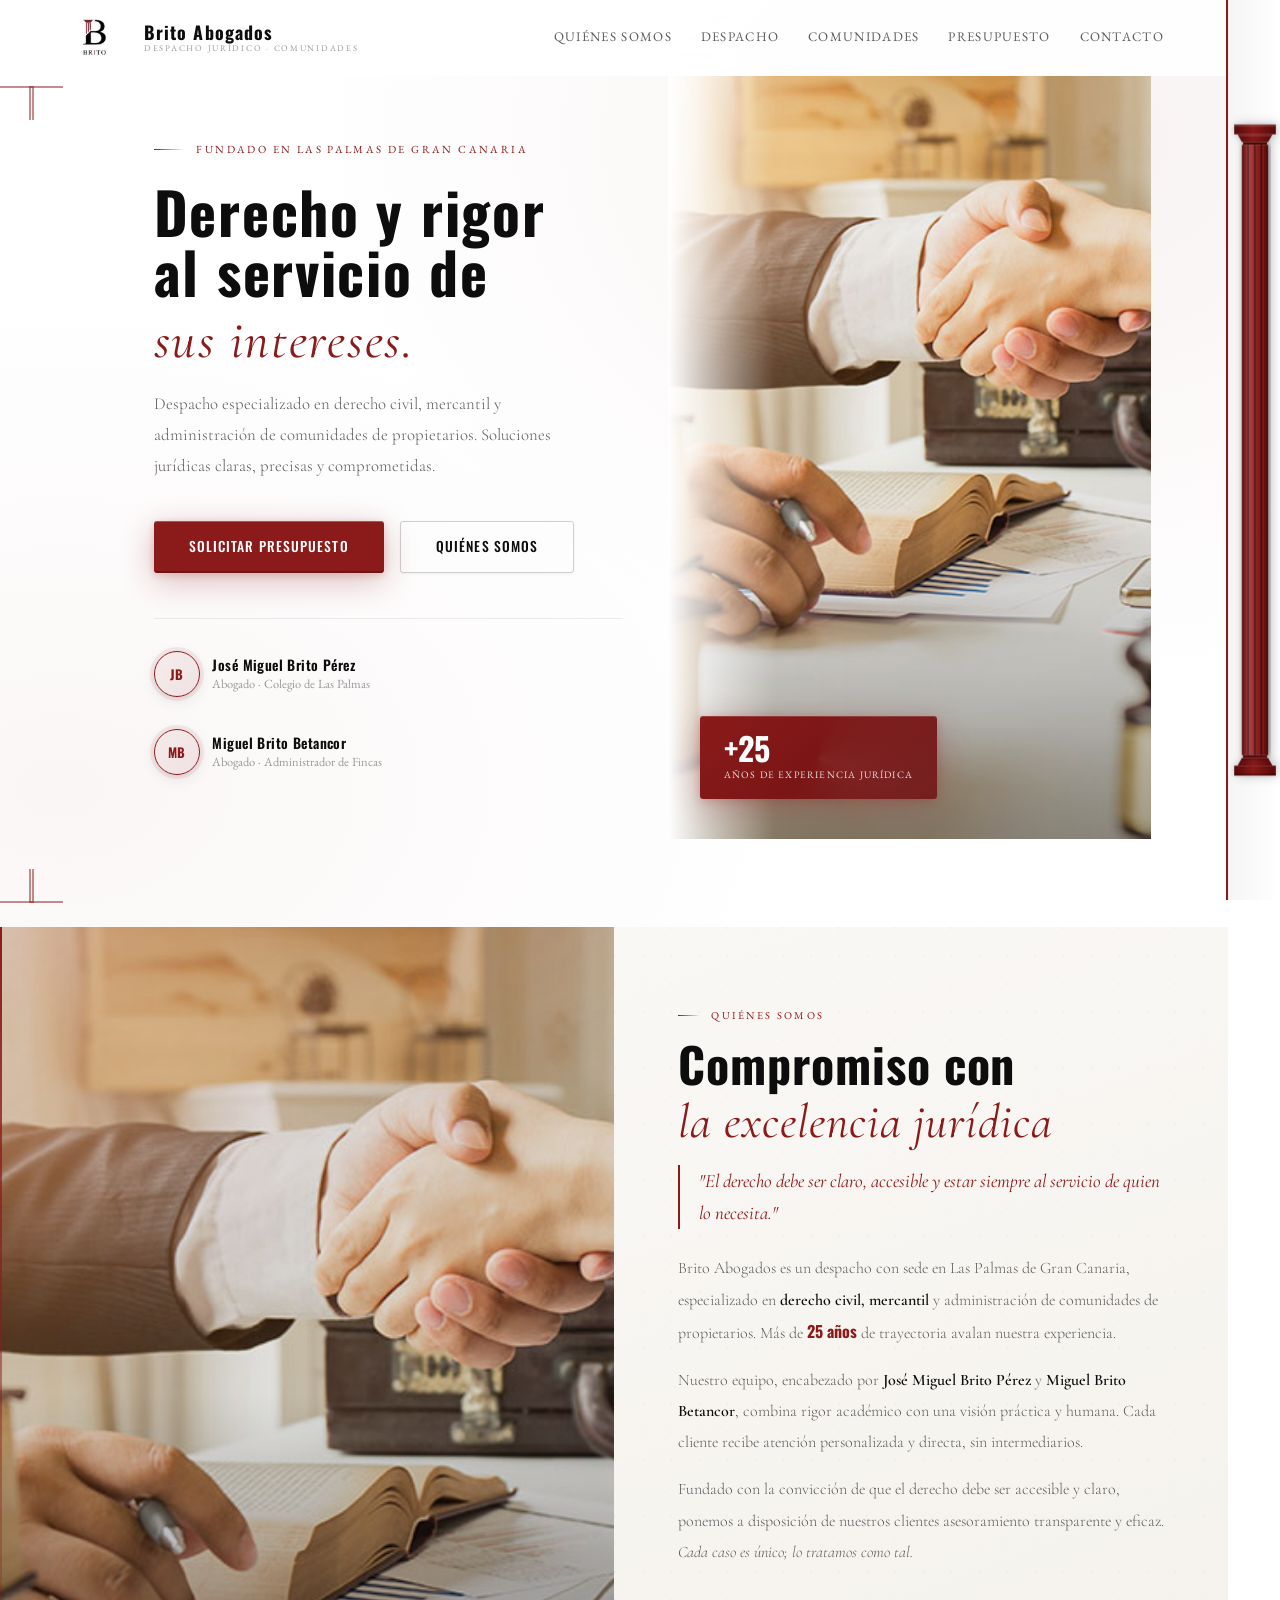
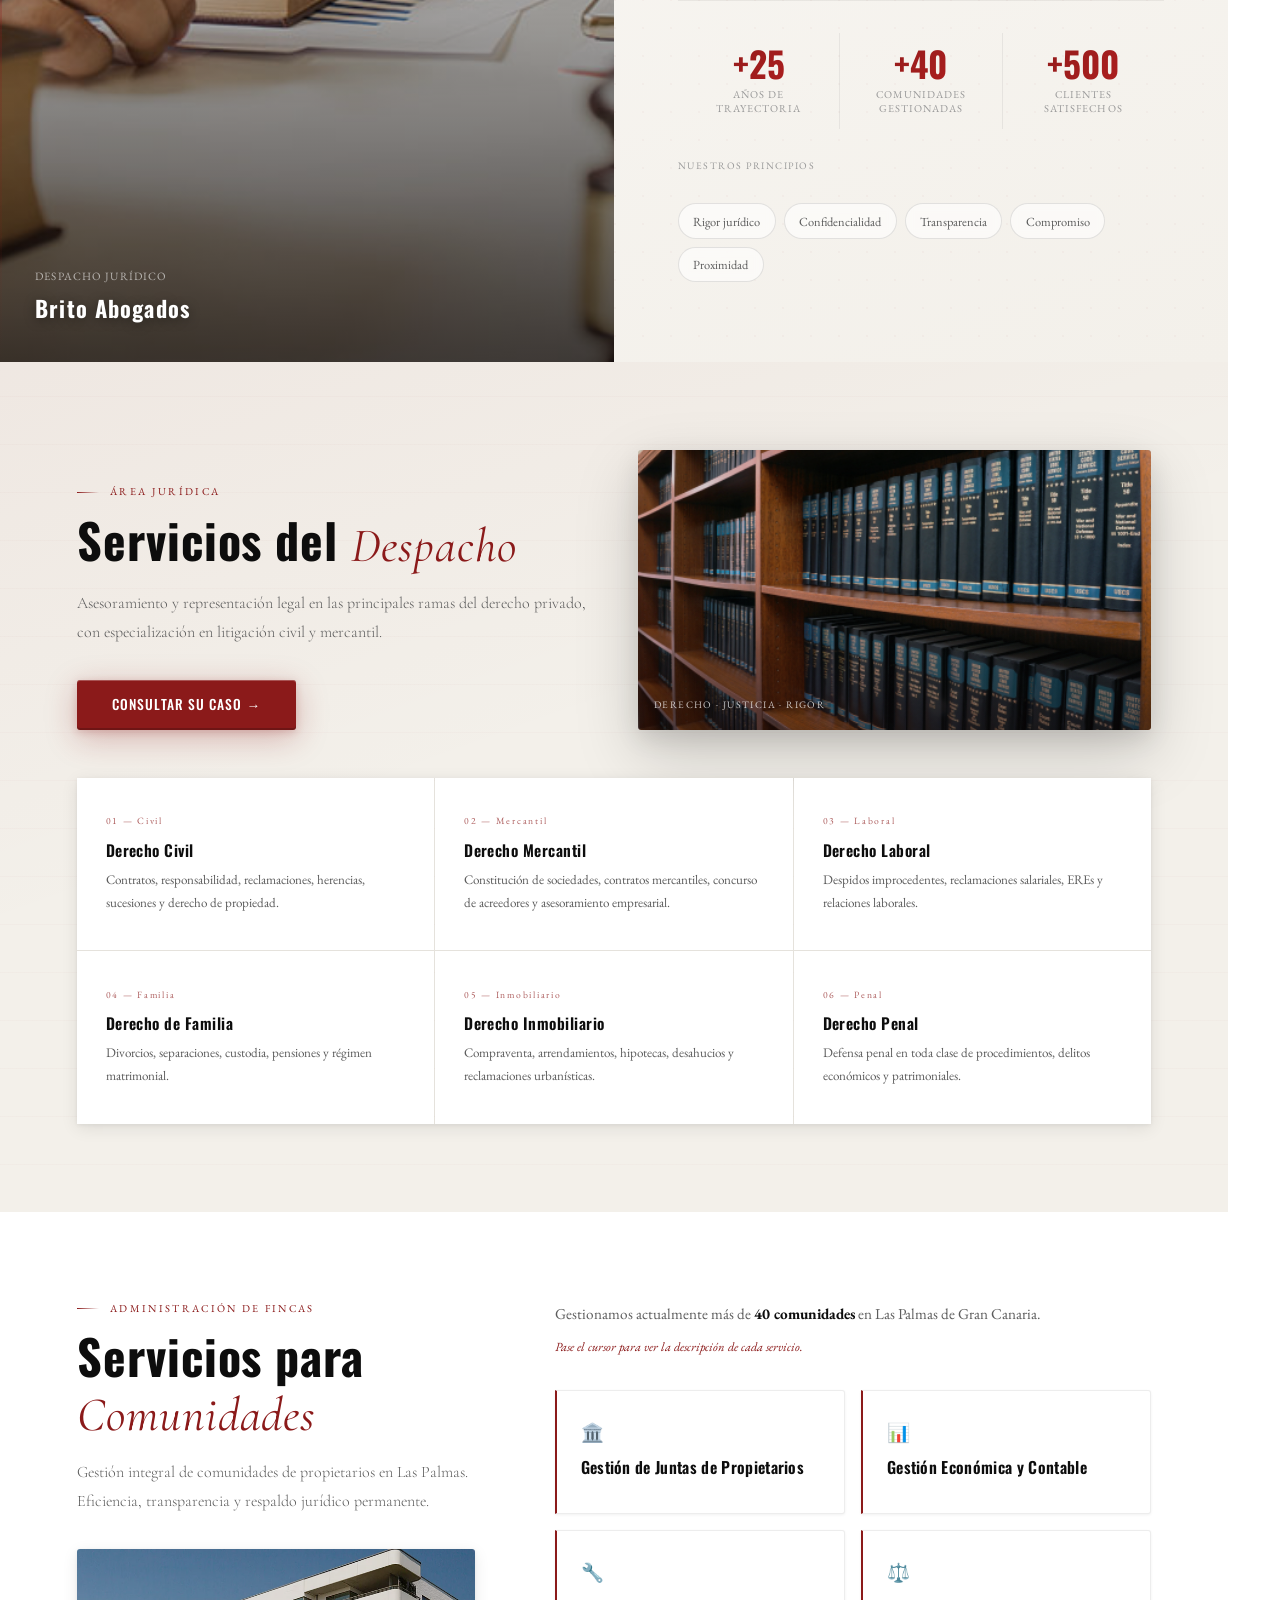
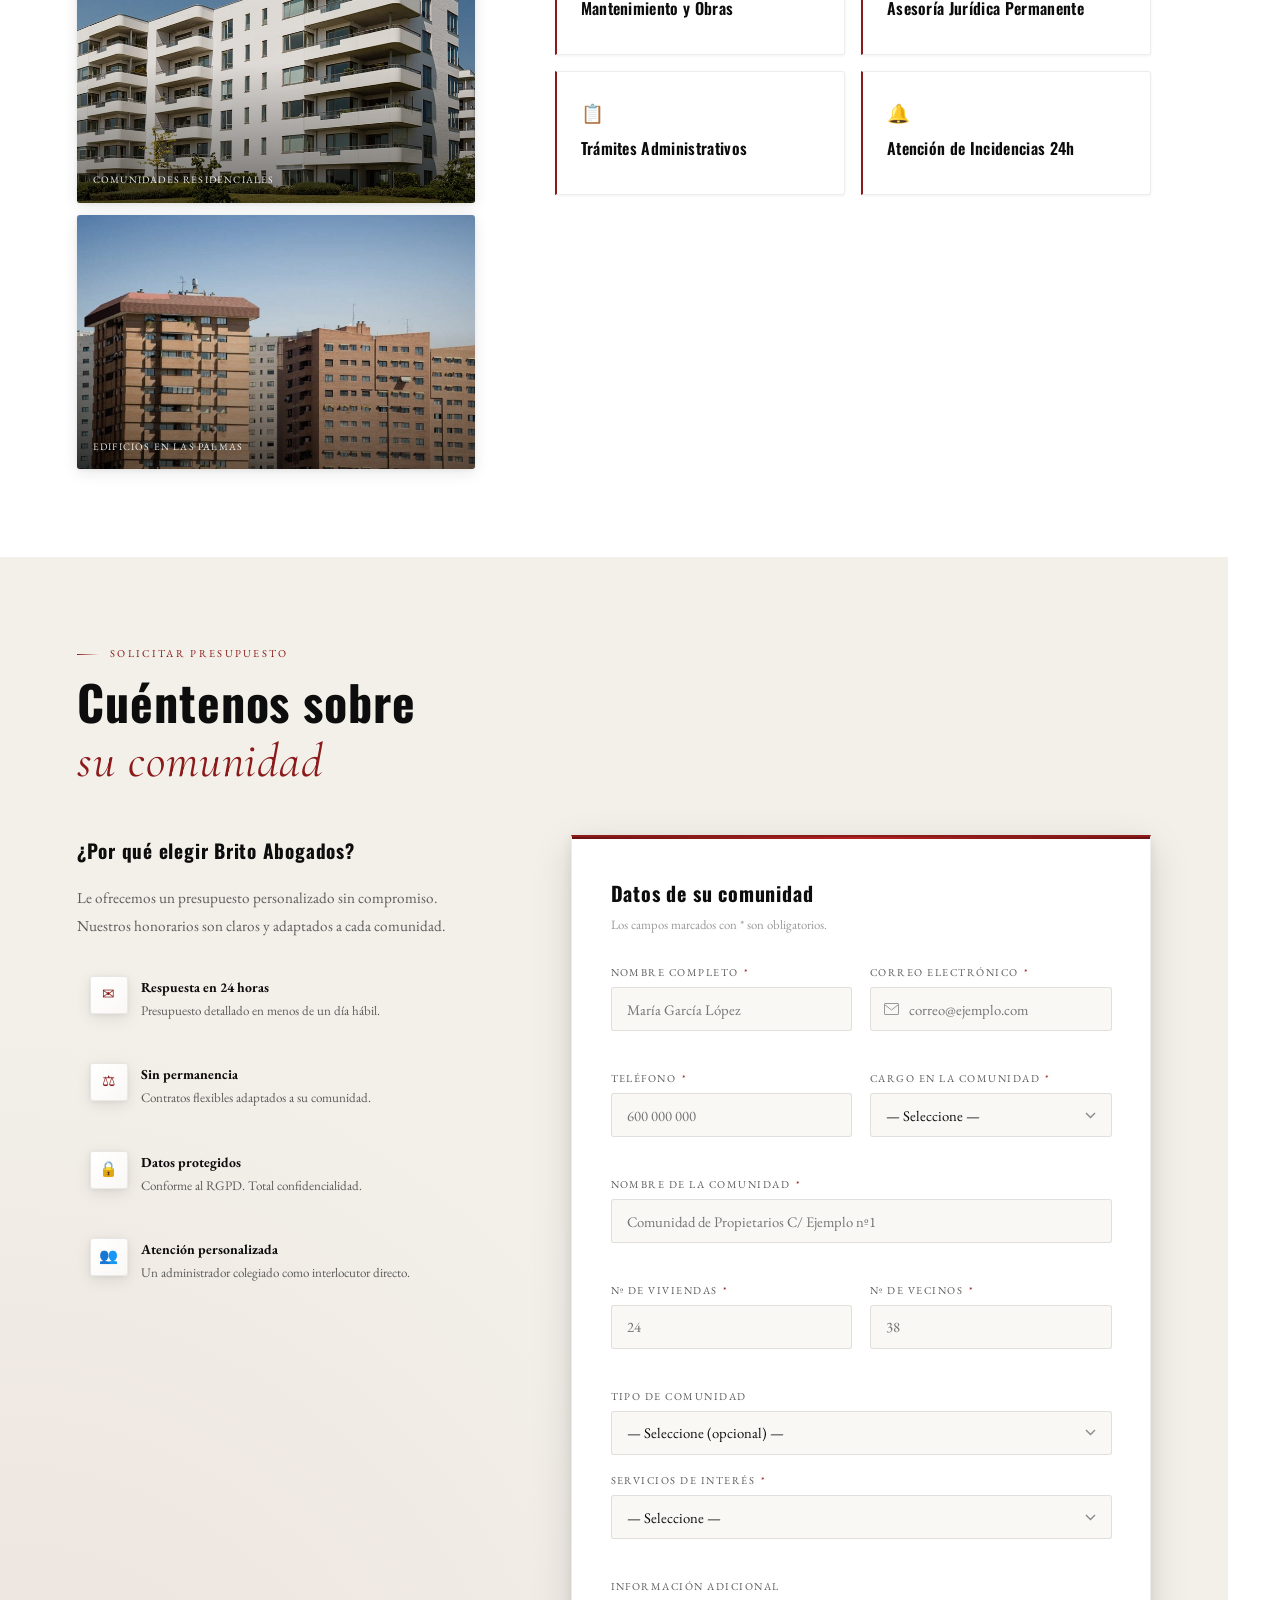
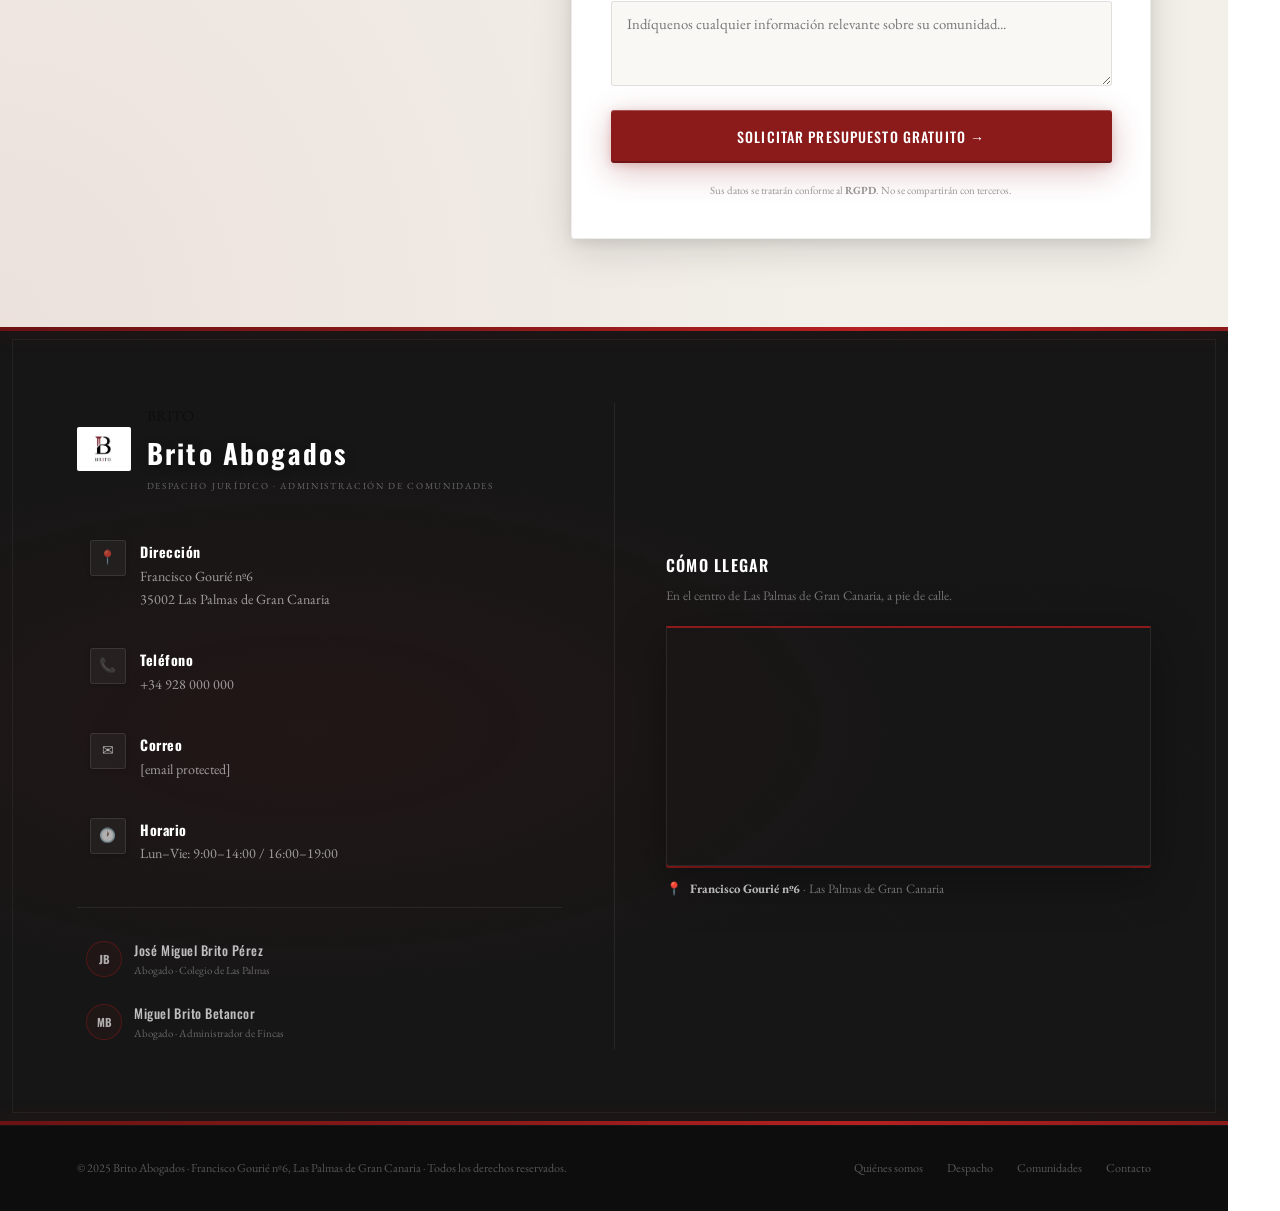
==== brito-abogados (1).html @ 96baae38 "pagina brito" ====
<!DOCTYPE html>
<html lang="es">
<head>
  <meta charset="UTF-8"/>
  <meta name="viewport" content="width=device-width, initial-scale=1.0"/>
  <title>Brito Abogados — Despacho Jurídico &amp; Administración de Comunidades</title>
  <link rel="preconnect" href="https://fonts.googleapis.com">
  <link href="https://fonts.googleapis.com/css2?family=Oswald:wght@300;400;500;600;700&family=Cormorant+Garamond:ital,wght@0,300;0,400;0,600;1,300;1,400&family=EB+Garamond:ital,wght@0,400;0,500;1,400&display=swap" rel="stylesheet">
  <style>
/* ================================================================
   BRITO ABOGADOS — style.css
   2025 Premium Edition
   ================================================================ */


/* ================================================================
   BRITO ABOGADOS — 2025 Premium Edition
   Design: glass morphism + subtle 3D + smooth lighting effects
   Palette: Ivory white · Deep black · Crimson #8B1A1A
   Fonts: Oswald · Cormorant Garamond · EB Garamond
   ================================================================ */
:root{
  --R:#8B1A1A; --Rd:#6B1212; --Rl:#B52020; --Rg:rgba(139,26,26,.12);
  --N:#0d0d0d; --N2:#161616; --N3:#1f1f1f;
  --G:#5c5c5c; --Gc:#9a9a9a; --Gl:#c8c4be;
  --W:#ffffff; --C:#faf8f5; --F:#f3f0ea; --F2:#ede8e0;
  --L:rgba(0,0,0,.07); --Lb:rgba(139,26,26,.15);
  --TT:'Oswald',sans-serif;
  --TB:'Cormorant Garamond',serif;
  --TM:'EB Garamond',serif;
  --NAV:76px; --CW:52px; --RAD:3px;

  /* 3D shadow system */
  --sh0:0 1px 3px rgba(0,0,0,.06);
  --sh1:0 4px 16px rgba(0,0,0,.09),0 1px 4px rgba(0,0,0,.06);
  --sh2:0 12px 40px rgba(0,0,0,.13),0 4px 12px rgba(0,0,0,.08);
  --sh3:0 24px 64px rgba(0,0,0,.18),0 8px 24px rgba(0,0,0,.1);
  --shr:0 8px 32px rgba(139,26,26,.28),0 2px 8px rgba(139,26,26,.18);
  --shr2:0 16px 48px rgba(139,26,26,.35),0 4px 16px rgba(139,26,26,.22);

  /* Glass */
  --glass:rgba(255,255,255,.72);
  --glass-border:rgba(255,255,255,.5);
  --glass-dark:rgba(15,15,15,.65);
}

*,*::before,*::after{box-sizing:border-box;margin:0;padding:0;}
html{scroll-behavior:smooth;}
body{
  background:var(--W); color:var(--N);
  font-family:var(--TB); line-height:1.7;
  overflow-x:hidden; padding-right:var(--CW);
}
a{color:inherit;text-decoration:none;}
img{max-width:100%;display:block;object-fit:cover;}
ul{list-style:none;}
button{cursor:pointer;border:none;background:none;font-family:inherit;}

/* Scrollbar */
::-webkit-scrollbar{width:4px;}
::-webkit-scrollbar-track{background:var(--C);}
::-webkit-scrollbar-thumb{background:linear-gradient(to bottom,var(--R),var(--Rd));border-radius:2px;}

/* ================================================================
   COLUMN BAR — 3D greek column, opens panel on hover
   ================================================================ */
#colBar{
  position:fixed;top:0;right:0;bottom:0;
  width:var(--CW);
  background:var(--W);
  border-left:1px solid rgba(0,0,0,.08);
  z-index:800; cursor:pointer; overflow:hidden;
}
#colBar::after{
  content:'';position:absolute;inset:0;
  background:linear-gradient(to right,rgba(0,0,0,.04),transparent);
  pointer-events:none;
}
#colBar svg{
  position:absolute;left:50%;top:50%;
  transform:translate(-50%,-50%) rotateY(-6deg);
  width:44px;height:95%;
  filter:drop-shadow(3px 0 6px rgba(0,0,0,.22)) drop-shadow(-1px 0 2px rgba(0,0,0,.08));
  transition:transform .5s cubic-bezier(.4,0,.2,1),filter .5s ease;
}
#colBar:hover svg{
  transform:translate(-50%,-50%) rotateY(0deg);
  filter:drop-shadow(5px 2px 10px rgba(0,0,0,.3));
}

/* Side panel */
#sidePanel{
  position:fixed;top:0;right:var(--CW);bottom:0;
  width:0; background:var(--W);
  border-left:2px solid var(--R);
  z-index:801; overflow:hidden;
  transition:width .45s cubic-bezier(.4,0,.2,1),box-shadow .45s ease;
  display:flex;flex-direction:column;
}
#colBar:hover ~ #sidePanel,
#sidePanel:hover{
  width:340px;
  box-shadow:-12px 0 50px rgba(0,0,0,.18);
}
.sp-head{
  display:flex;align-items:center;justify-content:space-between;
  padding:1.4rem 1.8rem;
  border-bottom:1px solid rgba(0,0,0,.06);
  background:linear-gradient(135deg,var(--C),var(--F));
  min-width:340px;
}
.sp-logo{font-family:var(--TT);font-size:1.1rem;font-weight:700;color:var(--N);white-space:nowrap;letter-spacing:.05em;}
.sp-logo span{color:var(--R);}
.sp-nav{padding:1.8rem 1.8rem 1rem;flex:1;overflow-y:auto;min-width:340px;}
.sp-lbl{
  font-size:.58rem;letter-spacing:.22em;text-transform:uppercase;
  color:var(--Gc);font-family:var(--TM);
  padding:.7rem 0 .3rem;border-top:1px solid rgba(0,0,0,.06);margin-top:.7rem;display:block;
}
.sp-lbl:first-child{border-top:none;margin-top:0;}
.sp-nav a{
  font-family:var(--TT);font-size:.95rem;font-weight:500;
  color:var(--N);padding:.45rem 0;display:flex;align-items:center;gap:.5rem;
  transition:color .2s,padding-left .2s;white-space:nowrap;
}
.sp-nav a:hover{color:var(--R);padding-left:.5rem;}
.sp-nav a .ar{font-size:.75rem;color:var(--R);}
.sp-foot{padding:1.3rem 1.8rem;border-top:1px solid rgba(0,0,0,.06);background:linear-gradient(135deg,var(--F),var(--C));min-width:340px;}
.sp-foot p{font-size:.76rem;color:var(--Gc);font-family:var(--TM);line-height:1.7;}
.sp-foot strong{color:var(--N);display:block;margin-bottom:.15rem;}

/* ================================================================
   NAVBAR — glass morphism
   ================================================================ */
.navbar{
  position:fixed;top:0;left:0;right:var(--CW);
  height:var(--NAV);
  background:rgba(255,255,255,.88);
  backdrop-filter:blur(20px) saturate(180%);
  -webkit-backdrop-filter:blur(20px) saturate(180%);
  border-bottom:1px solid rgba(255,255,255,.6);
  display:flex;align-items:center;justify-content:space-between;
  padding:0 clamp(1.5rem,5vw,4rem);
  z-index:700;
  transition:background .3s,box-shadow .3s;
}
.navbar.scrolled{
  background:rgba(255,255,255,.95);
  box-shadow:0 1px 0 rgba(0,0,0,.06),0 4px 24px rgba(0,0,0,.07);
}
.nav-logo{display:flex;align-items:center;gap:1rem;cursor:pointer;text-decoration:none;}
.nlt{display:flex;flex-direction:column;line-height:1.2;}
.nln{font-family:var(--TT);font-size:1.12rem;font-weight:700;color:var(--N);letter-spacing:.06em;}
.nls{font-size:.54rem;letter-spacing:.2em;text-transform:uppercase;color:var(--Gc);font-family:var(--TM);}
.lbw{flex-shrink:0;min-width:64px;}
.navl{display:flex;align-items:center;gap:1.8rem;}
.navl a{
  font-family:var(--TM);font-size:.82rem;letter-spacing:.1em;text-transform:uppercase;
  color:var(--G);position:relative;transition:color .25s;padding:.2rem 0;
}
.navl a::after{
  content:'';position:absolute;bottom:0;left:0;right:0;
  height:1.5px;
  background:linear-gradient(to right,var(--R),var(--Rl));
  transform:scaleX(0);transform-origin:left;transition:transform .3s cubic-bezier(.4,0,.2,1);
  border-radius:1px;
}
.navl a:hover{color:var(--R);}
.navl a:hover::after{transform:scaleX(1);}

/* ================================================================
   BUTTONS — 2025 style: layered depth + light sweep
   ================================================================ */
.btn-r{
  display:inline-flex;align-items:center;gap:.6rem;
  background:var(--R);color:var(--W);
  padding:.85rem 2.2rem;
  font-family:var(--TT);font-size:.85rem;font-weight:500;letter-spacing:.08em;text-transform:uppercase;
  border:none;border-radius:var(--RAD);
  cursor:pointer;
  position:relative;overflow:hidden;
  box-shadow:var(--shr), inset 0 1px 0 rgba(255,255,255,.12);
  transition:transform .25s cubic-bezier(.4,0,.2,1),box-shadow .25s ease,background .2s;
}
/* Light sweep effect */
.btn-r::before{
  content:'';position:absolute;
  top:0;left:-100%;
  width:60%;height:100%;
  background:linear-gradient(105deg,transparent 30%,rgba(255,255,255,.22) 50%,transparent 70%);
  transition:left .5s ease;
}
/* Bottom edge depth */
.btn-r::after{
  content:'';position:absolute;
  inset:0;border-radius:var(--RAD);
  box-shadow:inset 0 -2px 0 rgba(0,0,0,.2),inset 0 1px 0 rgba(255,255,255,.15);
  pointer-events:none;
}
.btn-r:hover{
  background:var(--Rd);
  transform:translateY(-2px);
  box-shadow:var(--shr2),inset 0 1px 0 rgba(255,255,255,.15);
}
.btn-r:hover::before{left:120%;}
.btn-r:active{transform:translateY(0);box-shadow:var(--shr);}

.btn-n{
  display:inline-flex;align-items:center;gap:.6rem;
  background:transparent;color:var(--N);
  padding:.85rem 2.2rem;
  font-family:var(--TT);font-size:.85rem;font-weight:500;letter-spacing:.08em;text-transform:uppercase;
  border:1.5px solid rgba(0,0,0,.18);border-radius:var(--RAD);
  cursor:pointer;position:relative;overflow:hidden;
  transition:all .28s cubic-bezier(.4,0,.2,1);
  box-shadow:var(--sh0);
}
.btn-n::before{
  content:'';position:absolute;inset:0;
  background:var(--N);
  transform:scaleY(0);transform-origin:bottom;
  transition:transform .3s cubic-bezier(.4,0,.2,1);
  z-index:0;
}
.btn-n span,.btn-n{position:relative;z-index:1;}
.btn-n:hover{
  color:var(--W);border-color:var(--N);
  box-shadow:var(--sh2);
  transform:translateY(-2px);
}
.btn-n:hover::before{transform:scaleY(1);}

/* ================================================================
   SECTIONS
   ================================================================ */
section{padding:5.5rem clamp(1.5rem,6vw,6rem);}
.slbl{
  font-size:.66rem;letter-spacing:.22em;text-transform:uppercase;
  color:var(--R);font-family:var(--TM);margin-bottom:.8rem;
  display:flex;align-items:center;gap:.7rem;
}
.slbl::before{
  content:'';display:block;width:22px;height:1px;
  background:linear-gradient(to right,var(--R),transparent);
}
.sttl{
  font-family:var(--TT);
  font-size:clamp(1.9rem,3.8vw,3rem);
  font-weight:700;line-height:1.1;letter-spacing:.02em;margin-bottom:1rem;
}
.sttl em{color:var(--R);font-style:italic;font-family:var(--TB);font-weight:400;}
.ssub{font-size:1rem;color:var(--G);max-width:560px;line-height:1.85;font-weight:300;}

/* Scroll reveal */
.reveal{opacity:0;transform:translateY(28px);transition:opacity .8s cubic-bezier(.4,0,.2,1),transform .8s cubic-bezier(.4,0,.2,1);}
.reveal.visible{opacity:1;transform:translateY(0);}
.reveal-left{opacity:0;transform:translateX(-32px);transition:opacity .8s cubic-bezier(.4,0,.2,1),transform .8s cubic-bezier(.4,0,.2,1);}
.reveal-left.visible{opacity:1;transform:translateX(0);}

/* ================================================================
   HERO
   ================================================================ */
.hero{
  min-height:100svh;
  display:grid;grid-template-columns:55% 45%;
  padding-top:var(--NAV);
  position:relative;overflow:hidden;
}
.hero::before{
  content:'';position:absolute;inset:0;
  background:
    radial-gradient(ellipse at 85% 15%,rgba(139,26,26,.06) 0%,transparent 50%),
    radial-gradient(ellipse at 5% 85%,rgba(139,26,26,.04) 0%,transparent 45%);
  pointer-events:none;z-index:0;
}

.crn{position:absolute;width:34px;height:34px;border-color:var(--R);border-style:solid;z-index:2;opacity:.5;}
.ctlx{top:86px;left:1.8rem;border-width:2px 0 0 2px;}
.ctrx{top:86px;right:calc(var(--CW)+1.8rem);border-width:2px 2px 0 0;}
.cblx{bottom:1.5rem;left:1.8rem;border-width:0 0 2px 2px;}
.cbrx{bottom:1.5rem;right:calc(var(--CW)+1.8rem);border-width:0 2px 2px 0;}

.hl{
  display:flex;flex-direction:column;justify-content:center;
  padding:4rem clamp(2rem,3.5vw,3.5rem) 4rem clamp(2rem,6vw,6rem);
  position:relative;z-index:1;
}
.heb{
  font-size:.68rem;letter-spacing:.22em;text-transform:uppercase;
  color:var(--R);font-family:var(--TM);
  margin-bottom:1.5rem;display:flex;align-items:center;gap:.8rem;
  opacity:0;animation:fadeUp .9s .15s cubic-bezier(.4,0,.2,1) forwards;
}
.heb::before{content:'';display:block;width:30px;height:1px;background:linear-gradient(to right,var(--R),transparent);}
.htt{
  font-family:var(--TT);
  font-size:clamp(2.8rem,4.5vw,4.4rem);
  font-weight:700;line-height:1.04;letter-spacing:.03em;
  margin-bottom:1.2rem;
  opacity:0;animation:fadeUp .9s .3s cubic-bezier(.4,0,.2,1) forwards;
}
.htt em{font-style:italic;color:var(--R);font-family:var(--TB);font-weight:400;font-size:.92em;}
.hsb{
  font-size:1.05rem;color:var(--G);max-width:440px;line-height:1.85;margin-bottom:2.5rem;font-weight:300;
  opacity:0;animation:fadeUp .9s .45s cubic-bezier(.4,0,.2,1) forwards;
}
.hca{
  display:flex;gap:1rem;flex-wrap:wrap;
  opacity:0;animation:fadeUp .9s .6s cubic-bezier(.4,0,.2,1) forwards;
}
.hfirm{
  margin-top:2.8rem;padding-top:2rem;
  border-top:1px solid rgba(0,0,0,.07);
  display:flex;gap:2rem;flex-wrap:wrap;
  opacity:0;animation:fadeUp .9s .75s cubic-bezier(.4,0,.2,1) forwards;
}
.fi{display:flex;align-items:center;gap:.8rem;}
.fini{
  width:46px;height:46px;border-radius:50%;
  border:1.5px solid var(--R);
  display:flex;align-items:center;justify-content:center;
  font-family:var(--TT);font-size:.82rem;font-weight:700;color:var(--R);flex-shrink:0;
  background:linear-gradient(135deg,rgba(139,26,26,.05),rgba(139,26,26,.1));
  box-shadow:0 0 0 4px rgba(139,26,26,.07),var(--sh1);
  transition:transform .25s,box-shadow .25s;
}
.fini:hover{transform:scale(1.08);box-shadow:0 0 0 6px rgba(139,26,26,.1),var(--shr);}
.fd{font-size:.78rem;line-height:1.45;font-family:var(--TM);}
.fd strong{display:block;font-size:.88rem;color:var(--N);font-family:var(--TT);font-weight:600;letter-spacing:.03em;}
.fd span{color:var(--Gc);}

/* Hero right photo */
.hr{position:relative;overflow:hidden;}
.hr-img{
  width:100%;height:100%;object-fit:cover;
  filter:brightness(.95) saturate(1.05);
  transform:scale(1.04);
  transition:transform 8s ease;
}
.hero:hover .hr-img{transform:scale(1);}
.hr-ov{
  position:absolute;inset:0;
  background:
    linear-gradient(to right,var(--W) 0%,rgba(255,255,255,.05) 22%,transparent 38%),
    linear-gradient(to top,rgba(0,0,0,.3) 0%,transparent 42%);
}
.hr-badge{
  position:absolute;bottom:2.5rem;left:2rem;
  background:linear-gradient(135deg,var(--R),var(--Rd));
  color:var(--W);
  padding:.95rem 1.5rem;
  box-shadow:var(--shr),inset 0 1px 0 rgba(255,255,255,.15);
  border-radius:var(--RAD);
  overflow:hidden;
}
.hr-badge::before{
  content:'';position:absolute;top:-50%;left:-50%;
  width:200%;height:200%;
  background:conic-gradient(from 0deg,transparent 0%,rgba(255,255,255,.06) 30%,transparent 60%);
  animation:rotateBadge 6s linear infinite;
}
.hr-bn{font-family:var(--TT);font-size:2rem;font-weight:700;line-height:1;position:relative;}
.hr-bt{font-size:.62rem;letter-spacing:.12em;text-transform:uppercase;font-family:var(--TM);opacity:.85;margin-top:.2rem;position:relative;}

@keyframes fadeUp{from{opacity:0;transform:translateY(22px);}to{opacity:1;transform:translateY(0);}}
@keyframes rotateBadge{from{transform:rotate(0deg);}to{transform:rotate(360deg);}}

/* ================================================================
   QUIENES SOMOS
   ================================================================ */
#quienes{padding:0;}
.qg{display:grid;grid-template-columns:1fr 1fr;min-height:620px;}

.qfoto{position:relative;overflow:hidden;min-height:500px;}
.qfoto img{
  width:100%;height:100%;object-fit:cover;
  filter:grayscale(12%) blur(.4px) brightness(.9);
  transition:filter .9s ease,transform .9s cubic-bezier(.4,0,.2,1);
}
.qfoto:hover img{filter:grayscale(0%) blur(0) brightness(1);transform:scale(1.04);}
.qfoto-ov{
  position:absolute;inset:0;
  background:
    linear-gradient(150deg,rgba(139,26,26,.12) 0%,transparent 40%),
    linear-gradient(to top,rgba(10,5,5,.7) 0%,transparent 55%);
}
.qfoto-line{
  position:absolute;top:0;left:0;
  width:2px;height:100%;
  background:linear-gradient(to bottom,var(--R) 0%,rgba(139,26,26,.3) 60%,transparent 100%);
}
.qfoto-cap{position:absolute;bottom:2.2rem;left:2.2rem;right:2rem;color:var(--W);}
.qfoto-cap p{font-family:var(--TM);font-size:.7rem;letter-spacing:.1em;text-transform:uppercase;opacity:.6;margin-bottom:.2rem;}
.qfoto-cap h3{font-family:var(--TT);font-size:1.4rem;font-weight:700;letter-spacing:.05em;text-shadow:0 2px 12px rgba(0,0,0,.4);}

.qtxt{
  padding:5rem clamp(2.5rem,5vw,5rem);
  display:flex;flex-direction:column;justify-content:center;
  background:linear-gradient(160deg,var(--C) 0%,var(--F) 100%);
  position:relative;
}
.qtxt::before{
  content:'';position:absolute;inset:0;
  background-image:
    radial-gradient(circle at 1px 1px,rgba(139,26,26,.06) 1px,transparent 0);
  background-size:28px 28px;
  pointer-events:none;opacity:.5;
}
.qcita{
  font-family:var(--TB);font-size:1.18rem;font-weight:400;font-style:italic;
  color:var(--R);margin-bottom:1.5rem;line-height:1.7;
  border-left:2px solid var(--R);padding-left:1.2rem;
  position:relative;z-index:1;
}
.qb{position:relative;z-index:1;}
.qb p{font-size:1rem;color:var(--G);line-height:1.95;font-weight:300;}
.qb p+p{margin-top:1rem;}
.qb strong{color:var(--N);font-weight:600;}
.qi{font-family:var(--TT);font-weight:700;color:var(--R);font-size:1rem;}

.qpil{
  display:flex;margin-top:2rem;padding-top:2rem;
  border-top:1px solid rgba(0,0,0,.06);position:relative;z-index:1;
}
.pil{
  flex:1;text-align:center;padding:.8rem .4rem;
  border-right:1px solid rgba(0,0,0,.06);
  transition:transform .25s;
}
.pil:last-child{border-right:none;}
.pil:hover{transform:translateY(-3px);}
.piln{
  font-family:var(--TT);font-size:2.2rem;font-weight:700;line-height:1;
  color:transparent;
  background:linear-gradient(135deg,var(--R),var(--Rl));
  -webkit-background-clip:text;-webkit-text-fill-color:transparent;background-clip:text;
}
.pilt{font-size:.66rem;letter-spacing:.1em;text-transform:uppercase;color:var(--Gc);font-family:var(--TM);margin-top:.35rem;line-height:1.4;}

.vtags{display:flex;gap:.5rem;flex-wrap:wrap;margin-top:1.8rem;position:relative;z-index:1;}
.vtl{font-size:.62rem;color:var(--Gc);font-family:var(--TM);letter-spacing:.15em;text-transform:uppercase;margin-bottom:.6rem;display:block;}
.vtag{
  padding:.38rem .9rem;
  border:1px solid rgba(0,0,0,.1);
  font-family:var(--TM);font-size:.78rem;color:var(--G);
  border-radius:40px;
  background:rgba(255,255,255,.6);
  backdrop-filter:blur(4px);
  transition:all .25s cubic-bezier(.4,0,.2,1);
  cursor:default;
}
.vtag:hover{
  border-color:var(--R);color:var(--R);
  background:rgba(139,26,26,.06);
  transform:translateY(-2px);
  box-shadow:0 4px 12px rgba(139,26,26,.12);
}

/* ================================================================
   SERVICIOS DESPACHO
   ================================================================ */
#servicios-despacho{
  background:var(--F);
  position:relative;overflow:hidden;
}
#servicios-despacho::before{
  content:'';position:absolute;inset:0;
  background:
    linear-gradient(160deg,rgba(139,26,26,.04) 0%,transparent 45%),
    repeating-linear-gradient(0deg,transparent,transparent 47px,rgba(139,26,26,.018) 47px,rgba(139,26,26,.018) 48px);
  pointer-events:none;
}

.sdh{display:grid;grid-template-columns:1fr 1fr;gap:3rem;align-items:end;margin-bottom:3rem;position:relative;z-index:1;}
.sdfoto{
  position:relative;overflow:hidden;
  border-radius:var(--RAD);
  box-shadow:var(--sh3);
}
.sdfoto img{
  width:100%;height:280px;object-fit:cover;
  filter:grayscale(20%) brightness(.85);
  transition:filter .6s ease,transform .6s cubic-bezier(.4,0,.2,1);
}
.sdfoto:hover img{filter:grayscale(0%) brightness(1);transform:scale(1.04);}
.sdfoto::after{
  content:'';position:absolute;inset:0;
  background:linear-gradient(to top,rgba(15,5,5,.45) 0%,transparent 55%);
  border-radius:var(--RAD);
}
.sdfoto-lbl{
  position:absolute;bottom:1rem;left:1rem;z-index:1;
  font-family:var(--TM);font-size:.62rem;letter-spacing:.14em;text-transform:uppercase;
  color:rgba(255,255,255,.75);
}

.sdg{
  display:grid;grid-template-columns:repeat(3,1fr);
  gap:1px;background:rgba(0,0,0,.06);
  position:relative;z-index:1;
  box-shadow:var(--sh1);
}
.sdc{
  padding:2.2rem 1.8rem;background:var(--W);
  position:relative;overflow:hidden;
  transition:background .3s,transform .3s cubic-bezier(.4,0,.2,1),box-shadow .3s;
}
/* Left border reveal */
.sdc::before{
  content:'';position:absolute;left:0;top:0;bottom:0;width:2px;
  background:linear-gradient(to bottom,var(--R),var(--Rl));
  transform:scaleY(0);transform-origin:bottom;
  transition:transform .4s cubic-bezier(.4,0,.2,1);
}
/* Subtle background glow on hover */
.sdc::after{
  content:'';position:absolute;inset:0;
  background:radial-gradient(ellipse at 0% 50%,rgba(139,26,26,.06) 0%,transparent 65%);
  opacity:0;transition:opacity .4s ease;
}
.sdc:hover{
  background:var(--C);
  transform:translateY(-4px);
  box-shadow:0 -2px 0 var(--R),var(--sh2);
  z-index:1;
}
.sdc:hover::before{transform:scaleY(1);}
.sdc:hover::after{opacity:1;}
.sdn{font-size:.6rem;letter-spacing:.18em;color:var(--R);font-family:var(--TM);margin-bottom:.65rem;opacity:.7;}
.sdc h3{font-family:var(--TT);font-size:.98rem;font-weight:600;color:var(--N);margin-bottom:.55rem;line-height:1.3;letter-spacing:.03em;}
.sdc p{font-size:.82rem;color:var(--G);line-height:1.75;font-family:var(--TM);}

/* ================================================================
   SERVICIOS COMUNIDADES
   ================================================================ */
#servicios-comunidades{background:var(--W);}
.scl{display:grid;grid-template-columns:1fr 1.5fr;gap:5rem;align-items:start;}
.scfotos{display:grid;grid-template-rows:1fr 1fr;gap:.8rem;height:520px;margin-top:2rem;}
.scf{
  position:relative;overflow:hidden;border-radius:var(--RAD);
  box-shadow:var(--sh1);
  transition:box-shadow .3s,transform .3s;
}
.scf:hover{box-shadow:var(--sh3);transform:scale(1.01);}
.scf img{
  width:100%;height:100%;object-fit:cover;
  filter:grayscale(20%) blur(.7px) brightness(.88);
  transition:filter .7s ease,transform .7s cubic-bezier(.4,0,.2,1);
}
.scf:hover img{filter:grayscale(0%) blur(0) brightness(1);transform:scale(1.06);}
.scf-ov{
  position:absolute;inset:0;
  background:linear-gradient(to top,rgba(0,0,0,.5) 0%,transparent 55%);
}
.scf-lbl{
  position:absolute;bottom:.85rem;left:1rem;
  font-family:var(--TM);font-size:.62rem;letter-spacing:.12em;text-transform:uppercase;
  color:rgba(255,255,255,.9);text-shadow:0 1px 6px rgba(0,0,0,.4);
}

/* Community cards — SLOW transition 1s, description appears on hover */
.scg{display:grid;grid-template-columns:1fr 1fr;gap:1rem;margin-top:2rem;}
.scc{
  background:var(--W);
  padding:1.7rem 1.5rem;
  border:1px solid rgba(0,0,0,.07);
  border-left:2px solid var(--R);
  border-radius:0 var(--RAD) var(--RAD) 0;
  display:flex;flex-direction:column;min-height:110px;
  box-shadow:var(--sh0);
  /* SLOW 1s red transition */
  transition:
    background 1s ease,
    border-color 1s ease,
    box-shadow .4s ease,
    transform .3s cubic-bezier(.4,0,.2,1);
  cursor:default;
  position:relative;overflow:hidden;
}
.scc::before{
  content:'';position:absolute;inset:0;
  background:radial-gradient(ellipse at 0% 100%,rgba(139,26,26,.08) 0%,transparent 60%);
  opacity:0;transition:opacity 1s ease;
}
.scc:hover{
  background:var(--R);
  border-color:rgba(255,255,255,.2);
  box-shadow:0 12px 40px rgba(139,26,26,.32),0 4px 12px rgba(139,26,26,.2);
  transform:translateY(-5px) scale(1.01);
}
.scc:hover::before{opacity:1;}
.scc-ico{font-size:1.15rem;margin-bottom:.5rem;position:relative;z-index:1;}
.scc h3{
  font-family:var(--TT);font-size:1rem;font-weight:600;color:var(--N);
  line-height:1.3;letter-spacing:.02em;
  transition:color 1s ease;position:relative;z-index:1;
}
.scc:hover h3{color:var(--W);}
.scc-d{
  font-size:.82rem;color:var(--G);line-height:1.7;font-family:var(--TM);
  margin-top:.5rem;max-height:0;overflow:hidden;opacity:0;
  transition:max-height .6s ease,opacity .8s ease;
  position:relative;z-index:1;
}
.scc:hover .scc-d{max-height:140px;opacity:1;color:rgba(255,255,255,.82);}

/* ================================================================
   FORMULARIO
   ================================================================ */
#presupuesto{
  background:var(--F);position:relative;
}
#presupuesto::before{
  content:'';position:absolute;inset:0;
  background:radial-gradient(ellipse at 0% 100%,rgba(139,26,26,.07) 0%,transparent 50%);
  pointer-events:none;
}
.fw{display:grid;grid-template-columns:1fr 1.4fr;gap:5rem;align-items:start;margin-top:3rem;position:relative;z-index:1;}
.fi2 h3{font-family:var(--TT);font-size:1.2rem;font-weight:700;margin-bottom:1rem;letter-spacing:.04em;}
.fi2 p{font-size:.95rem;color:var(--G);line-height:1.85;font-family:var(--TM);font-weight:300;margin-bottom:1rem;}
.fitems{display:flex;flex-direction:column;gap:1rem;margin-top:1.4rem;}
.fitem{
  display:flex;align-items:flex-start;gap:.85rem;
  padding:.8rem;border-radius:var(--RAD);
  transition:background .25s,transform .25s;
}
.fitem:hover{background:rgba(255,255,255,.7);transform:translateX(4px);}
.fico2{
  width:38px;height:38px;border:1px solid rgba(0,0,0,.08);
  display:flex;align-items:center;justify-content:center;
  font-size:.95rem;flex-shrink:0;color:var(--R);
  background:linear-gradient(135deg,var(--W),var(--C));
  box-shadow:var(--sh1);border-radius:var(--RAD);
  transition:transform .25s,box-shadow .25s;
}
.fitem:hover .fico2{transform:scale(1.1) rotate(-5deg);box-shadow:var(--sh2);}
.fitxt{font-size:.82rem;color:var(--G);font-family:var(--TM);line-height:1.65;}
.fitxt strong{color:var(--N);display:block;font-size:.86rem;margin-bottom:.1rem;}

.fcard{
  background:var(--W);
  border:1px solid rgba(0,0,0,.07);
  border-top:2px solid var(--R);
  border-radius:0 0 var(--RAD) var(--RAD);
  padding:2.4rem;
  box-shadow:var(--sh2);
  position:relative;overflow:hidden;
}
.fcard::before{
  content:'';position:absolute;top:0;left:0;right:0;height:2px;
  background:linear-gradient(to right,var(--Rd),var(--R),var(--Rl),var(--R),var(--Rd));
}
.fttl{font-family:var(--TT);font-size:1.25rem;font-weight:700;margin-bottom:.25rem;letter-spacing:.04em;}
.fsub{font-size:.8rem;color:var(--Gc);font-family:var(--TM);margin-bottom:1.8rem;}
.fgrid{display:grid;grid-template-columns:1fr 1fr;gap:1.1rem;}
.fg{display:flex;flex-direction:column;gap:.32rem;}
.fg.full{grid-column:1/-1;}
.fg label{font-size:.66rem;letter-spacing:.14em;text-transform:uppercase;color:var(--G);font-family:var(--TM);}
.fg label .rq{color:var(--R);margin-left:2px;}
.iw{position:relative;display:flex;align-items:center;}
.iw .ii{position:absolute;left:.85rem;pointer-events:none;color:var(--Gc);display:flex;align-items:center;line-height:1;}
.iw input{padding-left:2.35rem!important;}
.fg input,.fg select,.fg textarea{
  font-family:var(--TM);font-size:.92rem;color:var(--N);
  background:var(--C);
  border:1px solid rgba(0,0,0,.1);
  border-radius:var(--RAD);
  padding:.72rem .95rem;outline:none;
  transition:border-color .25s,box-shadow .25s,background .2s;
  -webkit-appearance:none;width:100%;
}
.fg input:focus,.fg select:focus,.fg textarea:focus{
  border-color:var(--R);
  box-shadow:0 0 0 3px rgba(139,26,26,.08),var(--sh1);
  background:var(--W);
}
.fg select{cursor:pointer;background-image:url("data:image/svg+xml,%3Csvg xmlns='http://www.w3.org/2000/svg' width='11' height='7'%3E%3Cpath d='M1 1l4.5 4.5L10 1' stroke='%23888' stroke-width='1.4' fill='none'/%3E%3C/svg%3E");background-repeat:no-repeat;background-position:right .9rem center;padding-right:2.3rem;}
.fg select option{background:var(--W);}
.fg textarea{resize:vertical;min-height:85px;}
.fg input.err,.fg select.err,.fg textarea.err{border-color:#c0392b;background:#fff5f5;box-shadow:0 0 0 3px rgba(192,57,43,.08);}
.ferr{font-size:.7rem;color:#c0392b;font-family:var(--TM);min-height:1rem;}
.ferr:not(:empty)::before{content:'⚠ ';}
.fok{display:none;text-align:center;padding:3rem 2rem;}
.fok.show{display:block;}
.fok .chk{
  font-size:2.5rem;color:var(--R);margin-bottom:1rem;
  display:block;
  animation:bounceIn .6s cubic-bezier(.4,0,.2,1);
}
@keyframes bounceIn{0%{transform:scale(0);}60%{transform:scale(1.2);}100%{transform:scale(1);}}
.fok h3{font-family:var(--TT);font-size:1.3rem;margin-bottom:.5rem;letter-spacing:.04em;}
.fok p{font-family:var(--TM);color:var(--G);font-size:.9rem;}

/* ================================================================
   CONTACT — full-width business card aesthetic
   ================================================================ */
#contacto{
  padding:0;background:var(--N2);
  position:relative;overflow:hidden;
}
/* Texture */
#contacto::before{
  content:'';position:absolute;inset:0;
  background:
    radial-gradient(ellipse at 25% 50%,rgba(139,26,26,.1) 0%,transparent 50%),
    repeating-linear-gradient(45deg,transparent,transparent 40px,rgba(255,255,255,.008) 40px,rgba(255,255,255,.008) 41px);
  pointer-events:none;
}
/* Outer border glow */
#contacto::after{
  content:'';position:absolute;
  inset:12px;
  border:1px solid rgba(255,255,255,.05);
  pointer-events:none;z-index:1;
}
.ct-stripe{
  height:4px;
  background:linear-gradient(90deg,var(--Rd) 0%,var(--R) 40%,var(--Rl) 70%,var(--R) 100%);
  box-shadow:0 0 20px rgba(139,26,26,.4);
}
.ct-inner{
  display:grid;grid-template-columns:1fr 1px 1fr;gap:0;
  padding:4.5rem clamp(2rem,6vw,6rem);
  position:relative;z-index:2;
}
.ct-sep{background:rgba(255,255,255,.07);}
.ct-info{padding-right:clamp(2rem,4vw,4rem);display:flex;flex-direction:column;justify-content:center;}
.ct-logo-row{display:flex;align-items:center;gap:1rem;margin-bottom:2.2rem;}
.ct-logo-name{
  font-family:var(--TT);font-size:1.7rem;font-weight:700;color:var(--W);letter-spacing:.08em;
  text-shadow:0 2px 12px rgba(0,0,0,.3);
}
.ct-logo-sub{font-family:var(--TM);font-size:.58rem;letter-spacing:.18em;text-transform:uppercase;color:rgba(255,255,255,.35);margin-top:.2rem;}
.ct-datos{display:flex;flex-direction:column;gap:1.1rem;}
.ct-dato{
  display:flex;align-items:flex-start;gap:.9rem;
  padding:.6rem .8rem;border-radius:var(--RAD);
  transition:background .25s,transform .25s;
}
.ct-dato:hover{background:rgba(255,255,255,.04);transform:translateX(4px);}
.ct-ico{
  width:36px;height:36px;
  border:1px solid rgba(255,255,255,.1);
  display:flex;align-items:center;justify-content:center;
  font-size:.85rem;flex-shrink:0;color:rgba(255,255,255,.65);
  background:rgba(255,255,255,.04);border-radius:var(--RAD);
  transition:border-color .25s,background .25s,transform .25s;
  box-shadow:0 1px 4px rgba(0,0,0,.2);
}
.ct-dato:hover .ct-ico{
  border-color:rgba(139,26,26,.5);
  background:rgba(139,26,26,.12);
  transform:scale(1.1);
}
.ct-dtxt{font-size:.88rem;color:rgba(255,255,255,.58);font-family:var(--TM);line-height:1.65;}
.ct-dtxt strong{display:block;color:var(--W);font-family:var(--TT);font-size:.88rem;letter-spacing:.04em;margin-bottom:.1rem;}
.ct-dtxt a{color:rgba(255,255,255,.58);transition:color .2s;}
.ct-dtxt a:hover{color:var(--W);}
.ct-abogados{margin-top:2rem;padding-top:1.5rem;border-top:1px solid rgba(255,255,255,.07);display:flex;flex-direction:column;gap:.6rem;}
.ct-abogado{
  display:flex;align-items:center;gap:.75rem;
  padding:.4rem .6rem;border-radius:var(--RAD);
  transition:background .25s;
}
.ct-abogado:hover{background:rgba(255,255,255,.04);}
.ct-abi{
  width:36px;height:36px;border-radius:50%;
  border:1.5px solid rgba(139,26,26,.45);
  display:flex;align-items:center;justify-content:center;
  font-family:var(--TT);font-size:.7rem;font-weight:700;color:rgba(255,255,255,.65);flex-shrink:0;
  background:rgba(139,26,26,.08);
  transition:transform .25s,box-shadow .25s;
}
.ct-abogado:hover .ct-abi{transform:scale(1.08);box-shadow:0 0 12px rgba(139,26,26,.3);}
.ct-abn{font-family:var(--TT);font-size:.82rem;font-weight:500;color:rgba(255,255,255,.72);letter-spacing:.04em;}
.ct-abs{font-family:var(--TM);font-size:.68rem;color:rgba(255,255,255,.35);display:block;}
.ct-mapa{padding-left:clamp(2rem,4vw,4rem);display:flex;flex-direction:column;justify-content:center;}
.ct-mapa h3{font-family:var(--TT);font-size:1rem;font-weight:600;color:var(--W);letter-spacing:.08em;margin-bottom:.4rem;text-transform:uppercase;}
.ct-mapa p{font-family:var(--TM);font-size:.82rem;color:rgba(255,255,255,.4);margin-bottom:1.2rem;line-height:1.6;}
.ct-mapa-frame{
  border:1px solid rgba(255,255,255,.08);
  border-top:2px solid var(--R);
  overflow:hidden;height:240px;
  border-radius:0 0 var(--RAD) var(--RAD);
  box-shadow:0 12px 48px rgba(0,0,0,.35),0 2px 0 var(--R);
}
.ct-mapa-frame iframe{width:100%;height:100%;border:none;display:block;}
.ct-dir{
  display:flex;align-items:center;gap:.5rem;margin-top:.8rem;
  font-family:var(--TM);font-size:.8rem;color:rgba(255,255,255,.4);
}
.ct-dir .pin{color:var(--R);}
.ct-dir strong{color:rgba(255,255,255,.7);}

/* ================================================================
   FOOTER
   ================================================================ */
footer{
  background:var(--N);
  border-top:1px solid rgba(255,255,255,.04);
  padding:2rem clamp(2rem,6vw,6rem);
  color:rgba(255,255,255,.3);
  font-family:var(--TM);font-size:.76rem;
  display:flex;align-items:center;justify-content:space-between;flex-wrap:wrap;gap:1rem;
}
footer a{color:rgba(255,255,255,.3);transition:color .25s;}
footer a:hover{color:var(--Rl);}
.flinks{display:flex;gap:1.5rem;}

/* ================================================================
   RESPONSIVE
   ================================================================ */
/* ================================================================
   RESPONSIVE — 1024 · 768 · 600 · 480 · 400px
   ================================================================ */

/* ── Tablet landscape ── */
@media(max-width:1024px){
  .hero{grid-template-columns:1fr;}
  .hr{display:none;}
  .qg{grid-template-columns:1fr;}
  .scl{grid-template-columns:1fr;gap:2.5rem;}
  .scfotos{height:260px;grid-template-rows:1fr;grid-template-columns:1fr 1fr;}
  .sdg{grid-template-columns:repeat(2,1fr);}
  .sdh{grid-template-columns:1fr;}
  .fw{grid-template-columns:1fr;gap:2.5rem;}
  .ct-inner{grid-template-columns:1fr;gap:3rem;}
  .ct-sep{display:none;}
  .ct-info{padding-right:0;}
  .ct-mapa{padding-left:0;}
}

/* ── Tablet portrait ── */
@media(max-width:768px){
  :root{--CW:38px;--NAV:66px;}
  .navl{display:none;}
  .sdg{grid-template-columns:1fr;}
  .scg{grid-template-columns:1fr;}
  .fgrid{grid-template-columns:1fr;}
  .hfirm{flex-direction:column;gap:1.2rem;}
  section{padding:4rem clamp(1.2rem,5vw,3rem);}
  .sttl{font-size:clamp(1.6rem,5vw,2.4rem);}
  .htt{font-size:clamp(2.2rem,7vw,3.2rem);}
  .qpil{flex-wrap:wrap;}
  .pil{min-width:30%;}
  .sdh{margin-bottom:2rem;}
  .fw{margin-top:2rem;}
  .sp-nav a{font-size:.9rem;}
  /* colBar smaller */
  #colBar svg{width:36px;}
}

/* ── Mobile large ── */
@media(max-width:600px){
  :root{--CW:34px;--NAV:60px;}
  .nln{font-size:1rem;}
  .nls{display:none;}
  .lbw{width:50px!important;min-width:50px!important;}

  /* Hero */
  .hl{padding:2.5rem 1.4rem 2.5rem 1.4rem;}
  .htt{font-size:clamp(1.9rem,8vw,2.8rem);line-height:1.06;}
  .hsb{font-size:.95rem;max-width:100%;}
  .hca{flex-direction:column;gap:.8rem;}
  .btn-r,.btn-n{width:100%;justify-content:center;padding:.82rem 1.5rem;}
  .hfirm{gap:1rem;margin-top:2rem;padding-top:1.5rem;}

  /* Quienes */
  .qfoto{min-height:280px;}
  .qtxt{padding:3rem 1.4rem;}
  .qcita{font-size:1rem;}
  .qpil{gap:0;}
  .piln{font-size:1.8rem;}

  /* Servicios despacho */
  .sdg{grid-template-columns:1fr;}
  .sdfoto img{height:200px;}
  .sdc{padding:1.5rem 1.2rem;}

  /* Servicios comunidades */
  .scfotos{height:200px;}
  .scg{grid-template-columns:1fr;}
  .scc{min-height:auto;padding:1.3rem 1.2rem;}

  /* Form */
  .fcard{padding:1.5rem 1.2rem;}
  .fw{gap:2rem;margin-top:1.5rem;}
  .fitems{gap:.8rem;}
  .fitem{padding:.6rem;}

  /* Contact */
  .ct-inner{padding:3rem 1.4rem;}
  .ct-logo-name{font-size:1.3rem;}
  .ct-mapa-frame{height:200px;}
  .ct-abogados{margin-top:1.5rem;}

  /* Section */
  section{padding:3.5rem 1.4rem;}
  .sttl{font-size:clamp(1.5rem,6vw,2rem);}
  .ssub{font-size:.92rem;}

  /* Sidebar panel */
  #sidePanel{width:0;}
  #colBar:hover ~ #sidePanel,
  #sidePanel:hover{width:min(320px,88vw);}
  .sp-head,.sp-nav,.sp-foot{min-width:min(320px,88vw);}
  .sp-nav a{font-size:.88rem;}
}

/* ── Mobile medium ── */
@media(max-width:480px){
  :root{--CW:32px;--NAV:58px;}

  /* Navbar */
  .nln{font-size:.92rem;letter-spacing:.04em;}
  .nav-logo{gap:.6rem;}
  .lbw{width:44px!important;min-width:44px!important;}

  /* Hero */
  .htt{font-size:clamp(1.7rem,9vw,2.4rem);}
  .heb{font-size:.62rem;margin-bottom:1.2rem;}
  .crn{width:26px;height:26px;}

  /* Section titles */
  .sttl{font-size:clamp(1.4rem,7vw,1.9rem);}
  .slbl{font-size:.6rem;}

  /* Quienes */
  .qb p{font-size:.95rem;}
  .pil{flex:0 0 50%;}
  .piln{font-size:1.6rem;}
  .pilt{font-size:.62rem;}

  /* Form */
  .fgrid{gap:.9rem;}
  .fg input,.fg select,.fg textarea{font-size:.88rem;padding:.65rem .85rem;}
  .fg label{font-size:.62rem;}

  /* Contact */
  .ct-logo-name{font-size:1.15rem;}
  .ct-logo-sub{font-size:.52rem;}
  .ct-dtxt{font-size:.82rem;}
  .ct-abn{font-size:.78rem;}
  .ct-mapa-frame{height:180px;}
  .ct-inner{padding:2.5rem 1.2rem;}

  /* Column bar shrink */
  #colBar svg{width:30px;}
  #colBar:hover ~ #sidePanel,
  #sidePanel:hover{width:min(300px,92vw);}
  .sp-head,.sp-nav,.sp-foot{min-width:min(300px,92vw);}
}

/* ── Mobile minimum (400px) ── */
@media(max-width:420px){
  :root{--CW:28px;--NAV:56px;}

  body{padding-right:var(--CW);}

  /* Navbar compact */
  .navbar{padding:0 .9rem 0 .9rem;}
  .nln{font-size:.88rem;}
  .lbw{width:40px!important;min-width:40px!important;}

  /* Hero */
  .hl{padding:2rem 1rem;}
  .htt{font-size:clamp(1.6rem,10vw,2.2rem);letter-spacing:.01em;}
  .hsb{font-size:.9rem;}
  .hero-eyebrow,.heb{font-size:.58rem;}
  .btn-r,.btn-n{font-size:.78rem;padding:.75rem 1.2rem;}
  .fini{width:38px;height:38px;font-size:.72rem;}
  .fd strong{font-size:.8rem;}
  .fd span{font-size:.72rem;}

  /* Sections */
  section{padding:3rem 1rem;}
  .sttl{font-size:clamp(1.3rem,8vw,1.8rem);}
  .ssub{font-size:.88rem;}
  .slbl{font-size:.58rem;gap:.5rem;}
  .slbl::before{width:16px;}

  /* Quienes */
  .qfoto{min-height:240px;}
  .qtxt{padding:2.5rem 1rem;}
  .qcita{font-size:.92rem;padding-left:.9rem;}
  .qb p{font-size:.9rem;line-height:1.8;}
  .piln{font-size:1.5rem;}
  .pilt{font-size:.6rem;}
  .vtag{font-size:.72rem;padding:.3rem .7rem;}

  /* Servicios despacho */
  .sdc{padding:1.2rem 1rem;}
  .sdc h3{font-size:.92rem;}
  .sdc p{font-size:.78rem;}
  .sdfoto img{height:170px;}

  /* Servicios comunidades */
  .scc{padding:1.1rem 1rem;}
  .scc h3{font-size:.9rem;}
  .scc-d{font-size:.78rem;}
  .scfotos{height:170px;gap:.5rem;}

  /* Form */
  .fcard{padding:1.2rem .9rem;}
  .fttl{font-size:1.1rem;}
  .fg input,.fg select,.fg textarea{font-size:.85rem;padding:.6rem .8rem;}
  .fico2{width:32px;height:32px;font-size:.85rem;}
  .fitxt{font-size:.78rem;}
  .fi2 h3{font-size:1.05rem;}

  /* Contact */
  .ct-inner{padding:2.2rem 1rem;}
  .ct-logo-name{font-size:1.05rem;}
  .ct-logo-row{gap:.7rem;margin-bottom:1.5rem;}
  .ct-ico{width:30px;height:30px;font-size:.78rem;}
  .ct-dtxt{font-size:.78rem;}
  .ct-dtxt strong{font-size:.82rem;}
  .ct-mapa h3{font-size:.88rem;}
  .ct-mapa p{font-size:.75rem;}
  .ct-mapa-frame{height:160px;}
  .ct-stripe{height:3px;}
  .ct-abi{width:30px;height:30px;font-size:.64rem;}

  /* Sidebar */
  #sidePanel{right:var(--CW);}
  #colBar:hover ~ #sidePanel,
  #sidePanel:hover{width:min(280px,94vw);}
  .sp-head,.sp-nav,.sp-foot{min-width:min(280px,94vw);}
  .sp-logo{font-size:.95rem;}
  .sp-nav a{font-size:.85rem;}
  .sp-lbl{font-size:.55rem;}

  /* Footer */
  footer{flex-direction:column;gap:.8rem;padding:1.5rem 1rem;text-align:center;}
  .flinks{flex-wrap:wrap;justify-content:center;gap:1rem;}
}

  </style>
</head>
<body>


<!-- ==========================================
     COLUMNA GRIEGA LATERAL 3D — UNA SOLA
     ========================================== -->
<div id="colBar" aria-label="Abrir menú" role="button" tabindex="0">
  <svg viewBox="0 0 40 600" xmlns="http://www.w3.org/2000/svg"
     preserveAspectRatio="xMidYMid meet">
  <defs>
    <!-- Cylindrical 3D gradient for fuste (red, like the logo) -->
    <linearGradient id="fusteG" x1="0%" y1="0%" x2="100%" y2="0%">
      <stop offset="0%"   stop-color="#5a0a0a"/>
      <stop offset="20%"  stop-color="#8B1A1A"/>
      <stop offset="40%"  stop-color="#a82020"/>
      <stop offset="55%"  stop-color="#8B1A1A"/>
      <stop offset="80%"  stop-color="#7a1515"/>
      <stop offset="100%" stop-color="#4a0808"/>
    </linearGradient>
    <!-- Capitel/basa gradient -->
    <linearGradient id="capitG" x1="0%" y1="0%" x2="100%" y2="0%">
      <stop offset="0%"   stop-color="#5a0a0a"/>
      <stop offset="45%"  stop-color="#8B1A1A"/>
      <stop offset="100%" stop-color="#5a0a0a"/>
    </linearGradient>
    <filter id="fs"><feDropShadow dx="2" dy="0" stdDeviation="3" flood-opacity="0.35"/></filter>
    <!-- Specular highlight -->
    <linearGradient id="specG" x1="0%" y1="0%" x2="100%" y2="0%">
      <stop offset="0%"   stop-color="white" stop-opacity="0"/>
      <stop offset="28%"  stop-color="white" stop-opacity="0.18"/>
      <stop offset="50%"  stop-color="white" stop-opacity="0.05"/>
      <stop offset="100%" stop-color="white" stop-opacity="0"/>
    </linearGradient>
  </defs>

  <!-- ═══ CAPITEL SUPERIOR — abanico como en el logo real ═══ -->
  <!-- Ábaco ancho (plinto) -->
  <rect x="1"  y="4"  width="38" height="9"  fill="url(#capitG)"/>
  <rect x="1"  y="4"  width="38" height="2"  fill="rgba(255,255,255,0.15)"/>
  <!-- Equino: trapecio que se estrecha hacia abajo -->
  <polygon points="4,13  36,13  32,20  8,20"  fill="url(#capitG)"/>
  <polygon points="4,13  36,13  35,15  5,15"  fill="rgba(255,255,255,0.1)"/>
  <!-- Collarino -->
  <rect x="9"  y="20" width="22" height="2.5" fill="#5a0a0a"/>

  <!-- ═══ FUSTE — 3 líneas verticales rojas (exactamente como el logo) ═══ -->
  <!-- Fondo del fuste con gradiente 3D -->
  <rect x="8" y="22.5" width="24" height="555" fill="url(#fusteG)" filter="url(#fs)"/>
  <!-- Las 3 líneas oscuras (canales entre las líneas rojas del logo) -->
  <rect x="13"   y="22.5" width="1.5" height="555" fill="rgba(0,0,0,0.55)"/>
  <rect x="19"   y="22.5" width="1.5" height="555" fill="rgba(0,0,0,0.50)"/>
  <rect x="25"   y="22.5" width="1.5" height="555" fill="rgba(0,0,0,0.55)"/>
  <!-- Specular light -->
  <rect x="8"    y="22.5" width="24" height="555" fill="url(#specG)"/>

  <!-- ═══ BASA INFERIOR — simétrica al capitel ═══ -->
  <!-- Collarino base -->
  <rect x="9"  y="577.5" width="22" height="2.5" fill="#5a0a0a"/>
  <!-- Equino base: trapecio inverso -->
  <polygon points="8,580  32,580  36,587  4,587"  fill="url(#capitG)"/>
  <polygon points="8,580  32,580  32,582  8,582"  fill="rgba(0,0,0,0.2)"/>
  <!-- Ábaco ancho base -->
  <rect x="1"  y="587" width="38" height="9"  fill="url(#capitG)"/>
  <rect x="1"  y="594" width="38" height="2"  fill="rgba(0,0,0,0.25)"/>
</svg>
</div>

<!-- Panel deslizante al hover -->
<div id="sidePanel">
  <div class="sp-head">
    <span class="sp-logo">Brito<span>.</span> Abogados</span>
  </div>
  <nav class="sp-nav">
    <span class="sp-lbl">Navegación</span>
    <a href="#hero"><span class="ar">›</span> Inicio</a>
    <a href="#quienes"><span class="ar">›</span> Quiénes somos</a>
    <span class="sp-lbl">Servicios — Despacho</span>
    <a href="#servicios-despacho"><span class="ar">›</span> Derecho Civil</a>
    <a href="#servicios-despacho"><span class="ar">›</span> Derecho Mercantil</a>
    <a href="#servicios-despacho"><span class="ar">›</span> Derecho Laboral</a>
    <a href="#servicios-despacho"><span class="ar">›</span> Derecho de Familia</a>
    <a href="#servicios-despacho"><span class="ar">›</span> Derecho Inmobiliario</a>
    <a href="#servicios-despacho"><span class="ar">›</span> Derecho Penal</a>
    <span class="sp-lbl">Servicios — Comunidades</span>
    <a href="#servicios-comunidades"><span class="ar">›</span> Administración de Fincas</a>
    <a href="#servicios-comunidades"><span class="ar">›</span> Gestión de Juntas</a>
    <a href="#servicios-comunidades"><span class="ar">›</span> Gestión Económica</a>
    <a href="#servicios-comunidades"><span class="ar">›</span> Asesoría Jurídica 24h</a>
    <a href="#presupuesto"><span class="ar">›</span> Solicitar presupuesto</a>
    <span class="sp-lbl">Contacto</span>
    <a href="#contacto"><span class="ar">›</span> Dónde estamos</a>
    <a href="tel:+34928000000"><span class="ar">›</span> +34 928 000 000</a>
    <a href="/cdn-cgi/l/email-protection#6e070008012e0c1c071a010f0c01090f0a011d400b1d"><span class="ar">›</span> <span class="__cf_email__" data-cfemail="066f6860694664746f72696764696167626975286375">[email&#160;protected]</span></a>
  </nav>
  <div class="sp-foot">
    <p><strong>Brito Abogados</strong>Francisco Gourié nº6<br/>35002 Las Palmas de Gran Canaria</p>
  </div>
</div>

<!-- ==========================================
     NAVBAR
     ========================================== -->
<nav class="navbar" id="navbar">
  <a href="#hero" class="nav-logo">
    <div class="lbw" style="width:64px;height:52px;flex-shrink:0;min-width:64px;">
  <img src="[data-uri]" alt="Brito Abogados" style="width:100%;height:100%;object-fit:contain;object-position:center;display:block;"/>
</div>
    <div class="nlt">
      <span class="nln">Brito Abogados</span>
      <span class="nls">Despacho Jurídico · Comunidades</span>
    </div>
  </a>
  <nav class="navl">
    <a href="#quienes">Quiénes somos</a>
    <a href="#servicios-despacho">Despacho</a>
    <a href="#servicios-comunidades">Comunidades</a>
    <a href="#presupuesto">Presupuesto</a>
    <a href="#contacto">Contacto</a>
  </nav>
</nav>

<!-- ==========================================
     HERO
     ========================================== -->
<section id="hero" class="hero">
  <div class="crn ctlx"></div><div class="crn ctrx"></div>
  <div class="crn cblx"></div><div class="crn cbrx"></div>
  <div class="hl">
    <p class="heb">Fundado en Las Palmas de Gran Canaria</p>
    <h1 class="htt">Derecho y rigor<br/>al servicio de<br/><em>sus intereses.</em></h1>
    <p class="hsb">Despacho especializado en derecho civil, mercantil y administración de comunidades de propietarios. Soluciones jurídicas claras, precisas y comprometidas.</p>
    <div class="hca">
      <a href="#presupuesto" class="btn-r">Solicitar presupuesto</a>
      <a href="#quienes" class="btn-n">Quiénes somos</a>
    </div>
    <div class="hfirm">
      <div class="fi"><div class="fini">JB</div><div class="fd"><strong>José Miguel Brito Pérez</strong><span>Abogado · Colegio de Las Palmas</span></div></div>
      <div class="fi"><div class="fini">MB</div><div class="fd"><strong>Miguel Brito Betancor</strong><span>Abogado · Administrador de Fincas</span></div></div>
    </div>
  </div>
  <div class="hr">
    <img class="hr-img" src="[data-uri]" alt="Reunión de abogados — Brito Abogados"/>
    <div class="hr-ov"></div>
    <div class="hr-badge"><div class="hr-bn">+25</div><div class="hr-bt">años de experiencia jurídica</div></div>
  </div>
</section>

<!-- STATS STRIP -->


<!-- ==========================================
     QUIENES SOMOS
     ========================================== -->
<section id="quienes" style="padding:0;">
  <div class="qg">
    <div class="qfoto">
      <img src="[data-uri]" alt="Reunión con abogado — confianza y rigor"/>
      <div class="qfoto-ov"></div>
      <div class="qfoto-line"></div>
      <div class="qfoto-cap"><p>Despacho Jurídico</p><h3>Brito Abogados</h3></div>
    </div>
    <div class="qtxt">
      <p class="slbl">Quiénes somos</p>
      <h2 class="sttl reveal">Compromiso con<br/><em>la excelencia jurídica</em></h2>
      <p class="qcita reveal">"El derecho debe ser claro, accesible y estar siempre al servicio de quien lo necesita."</p>
      <div class="qb reveal">
        <p>Brito Abogados es un despacho con sede en Las Palmas de Gran Canaria, especializado en <strong>derecho civil, mercantil</strong> y administración de comunidades de propietarios. Más de <span class="qi">25 años</span> de trayectoria avalan nuestra experiencia.</p>
        <p>Nuestro equipo, encabezado por <strong>José Miguel Brito Pérez</strong> y <strong>Miguel Brito Betancor</strong>, combina rigor académico con una visión práctica y humana. Cada cliente recibe atención personalizada y directa, sin intermediarios.</p>
        <p>Fundado con la convicción de que el derecho debe ser accesible y claro, ponemos a disposición de nuestros clientes asesoramiento transparente y eficaz. <em>Cada caso es único; lo tratamos como tal.</em></p>
      </div>
      <div class="qpil reveal">
        <div class="pil"><div class="piln">+25</div><div class="pilt">Años de<br/>trayectoria</div></div>
        <div class="pil"><div class="piln">+40</div><div class="pilt">Comunidades<br/>gestionadas</div></div>
        <div class="pil"><div class="piln">+500</div><div class="pilt">Clientes<br/>satisfechos</div></div>
      </div>
      <div style="margin-top:1.8rem;" class="reveal">
        <span class="vtl">Nuestros principios</span>
        <div class="vtags">
          <span class="vtag">Rigor jurídico</span><span class="vtag">Confidencialidad</span>
          <span class="vtag">Transparencia</span><span class="vtag">Compromiso</span><span class="vtag">Proximidad</span>
        </div>
      </div>
    </div>
  </div>
</section>

<!-- ==========================================
     SERVICIOS DESPACHO
     ========================================== -->
<section id="servicios-despacho">
  <div class="sdh">
    <div class="reveal-left">
      <p class="slbl">Área jurídica</p>
      <h2 class="sttl">Servicios del <em>Despacho</em></h2>
      <p class="ssub">Asesoramiento y representación legal en las principales ramas del derecho privado, con especialización en litigación civil y mercantil.</p>
      <div style="margin-top:2rem;"><a href="#contacto" class="btn-r">Consultar su caso →</a></div>
    </div>
    <div class="sdfoto reveal">
      <img src="[data-uri]" alt="Biblioteca jurídica — libros de derecho"/>
      <span class="sdfoto-lbl">Derecho · Justicia · Rigor</span>
    </div>
  </div>
  <div class="sdg">
    <div class="sdc reveal"><div class="sdn">01 — Civil</div><h3>Derecho Civil</h3><p>Contratos, responsabilidad, reclamaciones, herencias, sucesiones y derecho de propiedad.</p></div>
    <div class="sdc reveal"><div class="sdn">02 — Mercantil</div><h3>Derecho Mercantil</h3><p>Constitución de sociedades, contratos mercantiles, concurso de acreedores y asesoramiento empresarial.</p></div>
    <div class="sdc reveal"><div class="sdn">03 — Laboral</div><h3>Derecho Laboral</h3><p>Despidos improcedentes, reclamaciones salariales, EREs y relaciones laborales.</p></div>
    <div class="sdc reveal"><div class="sdn">04 — Familia</div><h3>Derecho de Familia</h3><p>Divorcios, separaciones, custodia, pensiones y régimen matrimonial.</p></div>
    <div class="sdc reveal"><div class="sdn">05 — Inmobiliario</div><h3>Derecho Inmobiliario</h3><p>Compraventa, arrendamientos, hipotecas, desahucios y reclamaciones urbanísticas.</p></div>
    <div class="sdc reveal"><div class="sdn">06 — Penal</div><h3>Derecho Penal</h3><p>Defensa penal en toda clase de procedimientos, delitos económicos y patrimoniales.</p></div>
  </div>
</section>

<!-- ==========================================
     SERVICIOS COMUNIDADES
     ========================================== -->
<section id="servicios-comunidades">
  <div class="scl">
    <div>
      <p class="slbl">Administración de fincas</p>
      <h2 class="sttl reveal">Servicios para <em>Comunidades</em></h2>
      <p class="ssub reveal">Gestión integral de comunidades de propietarios en Las Palmas. Eficiencia, transparencia y respaldo jurídico permanente.</p>
      <div class="scfotos">
        <div class="scf">
          <img src="[data-uri]" alt="Edificio residencial — comunidad de propietarios"/>
          <div class="scf-ov"></div><span class="scf-lbl">Comunidades residenciales</span>
        </div>
        <div class="scf">
          <img src="[data-uri]" alt="Bloque de pisos Las Palmas"/>
          <div class="scf-ov"></div><span class="scf-lbl">Edificios en Las Palmas</span>
        </div>
      </div>
    </div>
    <div>
      <p style="font-size:.95rem;color:var(--G);font-family:var(--TM);line-height:1.9;font-weight:300;margin-bottom:.5rem;" class="reveal">Gestionamos actualmente más de <strong style="color:var(--N);">40 comunidades</strong> en Las Palmas de Gran Canaria.</p>
      <p style="font-size:.78rem;color:var(--R);font-family:var(--TM);font-style:italic;margin-bottom:1.5rem;">Pase el cursor para ver la descripción de cada servicio.</p>
      <div class="scg">
        <div class="scc"><div class="scc-ico">🏛️</div><h3>Gestión de Juntas de Propietarios</h3><p class="scc-d">Convocatoria, celebración y acta de juntas ordinarias y extraordinarias conforme a la Ley de Propiedad Horizontal.</p></div>
        <div class="scc"><div class="scc-ico">📊</div><h3>Gestión Económica y Contable</h3><p class="scc-d">Presupuestos anuales, liquidación de cuentas, control de gastos comunes y gestión del fondo de reserva obligatorio.</p></div>
        <div class="scc"><div class="scc-ico">🔧</div><h3>Mantenimiento y Obras</h3><p class="scc-d">Supervisión de mantenimiento, tramitación de presupuestos y seguimiento de obras en elementos comunes del edificio.</p></div>
        <div class="scc"><div class="scc-ico">⚖️</div><h3>Asesoría Jurídica Permanente</h3><p class="scc-d">Reclamación de cuotas impagadas, conflictos entre vecinos, interpretación de estatutos y representación judicial.</p></div>
        <div class="scc"><div class="scc-ico">📋</div><h3>Trámites Administrativos</h3><p class="scc-d">Relación con Administraciones Públicas, seguros comunitarios, certificados de deudas y libro de actas.</p></div>
        <div class="scc"><div class="scc-ico">🔔</div><h3>Atención de Incidencias 24h</h3><p class="scc-d">Canal permanente para incidencias urgentes: ascensores, averías, inundaciones y emergencias en zonas comunes.</p></div>
      </div>
    </div>
  </div>
</section>

<!-- ==========================================
     FORMULARIO PRESUPUESTO
     ========================================== -->
<section id="presupuesto">
  <p class="slbl">Solicitar presupuesto</p>
  <h2 class="sttl reveal">Cuéntenos sobre<br/><em>su comunidad</em></h2>
  <div class="fw">
    <div class="fi2 reveal-left">
      <h3>¿Por qué elegir Brito Abogados?</h3>
      <p>Le ofrecemos un presupuesto personalizado sin compromiso. Nuestros honorarios son claros y adaptados a cada comunidad.</p>
      <div class="fitems">
        <div class="fitem"><div class="fico2">✉</div><div class="fitxt"><strong>Respuesta en 24 horas</strong>Presupuesto detallado en menos de un día hábil.</div></div>
        <div class="fitem"><div class="fico2">⚖</div><div class="fitxt"><strong>Sin permanencia</strong>Contratos flexibles adaptados a su comunidad.</div></div>
        <div class="fitem"><div class="fico2">🔒</div><div class="fitxt"><strong>Datos protegidos</strong>Conforme al RGPD. Total confidencialidad.</div></div>
        <div class="fitem"><div class="fico2">👥</div><div class="fitxt"><strong>Atención personalizada</strong>Un administrador colegiado como interlocutor directo.</div></div>
      </div>
    </div>
    <div class="fcard reveal">
      <div id="fok" class="fok"><div class="chk">✔</div><h3>¡Solicitud recibida!</h3><p>Nos pondremos en contacto en menos de 24 horas con su presupuesto personalizado.</p></div>
      <div id="fcnt">
        <h3 class="fttl">Datos de su comunidad</h3>
        <p class="fsub">Los campos marcados con * son obligatorios.</p>
        <form id="theForm" novalidate>
          <div class="fgrid">
            <div class="fg"><label for="fn">Nombre completo <span class="rq">*</span></label><input type="text" id="fn" placeholder="María García López" autocomplete="name"/><span class="ferr" id="efn"></span></div>
            <div class="fg"><label for="fe">Correo electrónico <span class="rq">*</span></label><div class="iw"><span class="ii"><svg width="15" height="12" viewBox="0 0 15 12" fill="none"><rect x=".5" y=".5" width="14" height="11" rx=".5" stroke="#999" stroke-width="1"/><path d="M.5 1.5 L7.5 7 L14.5 1.5" stroke="#999" stroke-width="1" fill="none"/></svg></span><input type="email" id="fe" placeholder="correo@ejemplo.com" autocomplete="email"/></div><span class="ferr" id="efe"></span></div>
            <div class="fg"><label for="ft">Teléfono <span class="rq">*</span></label><input type="tel" id="ft" placeholder="600 000 000" autocomplete="tel"/><span class="ferr" id="eft"></span></div>
            <div class="fg"><label for="fca">Cargo en la comunidad <span class="rq">*</span></label><select id="fca"><option value="">— Seleccione —</option><option>Presidente/a</option><option>Secretario/a</option><option>Tesorero/a</option><option>Propietario/a</option><option>Otro</option></select><span class="ferr" id="efca"></span></div>
            <div class="fg full"><label for="fco">Nombre de la comunidad <span class="rq">*</span></label><input type="text" id="fco" placeholder="Comunidad de Propietarios C/ Ejemplo nº1"/><span class="ferr" id="efco"></span></div>
            <div class="fg"><label for="fv">Nº de viviendas <span class="rq">*</span></label><input type="number" id="fv" placeholder="24" min="1"/><span class="ferr" id="efv"></span></div>
            <div class="fg"><label for="fve">Nº de vecinos <span class="rq">*</span></label><input type="number" id="fve" placeholder="38" min="1"/><span class="ferr" id="efve"></span></div>
            <div class="fg full"><label for="fti">Tipo de comunidad</label><select id="fti"><option value="">— Seleccione (opcional) —</option><option>Residencial</option><option>Mixta (residencial + comercial)</option><option>Urbanización unifamiliar</option><option>Edificio comercial / oficinas</option></select></div>
            <div class="fg full"><label for="fse">Servicios de interés <span class="rq">*</span></label><select id="fse"><option value="">— Seleccione —</option><option>Administración completa</option><option>Solo asesoría jurídica</option><option>Solo gestión contable</option><option>Todos los servicios</option></select><span class="ferr" id="efse"></span></div>
            <div class="fg full"><label for="fno">Información adicional</label><textarea id="fno" placeholder="Indíquenos cualquier información relevante sobre su comunidad..."></textarea></div>
            <div class="fg full" style="margin-top:.4rem;"><button type="submit" class="btn-r" id="subBtn" style="width:100%;justify-content:center;font-size:.88rem;padding:1rem 2rem;">Solicitar presupuesto gratuito →</button><p style="font-size:.68rem;color:var(--Gc);font-family:var(--TM);margin-top:.8rem;text-align:center;">Sus datos se tratarán conforme al <strong>RGPD</strong>. No se compartirán con terceros.</p></div>
          </div>
        </form>
      </div>
    </div>
  </div>
</section>

<!-- ==========================================
     CONTACTO — tarjeta full-width
     ========================================== -->
<section id="contacto">
  <div class="ct-stripe"></div>
  <div class="ct-inner">
    <div class="ct-info">
      <div class="ct-logo-row">
        <img src="[data-uri]" alt="Brito Abogados" alt="Brito Abogados" style="width:54px;height:44px;object-fit:contain;background:white;padding:4px;border-radius:2px;"/>

  <!-- ═══ COLUMNA GRIEGA ═══ -->
  <!-- Capitel: trapecio que se estrecha hacia abajo, como abanico -->
  <!-- Row 18: cols 44-62 → scaled: x=34 w=18 -->
  <!-- Row 24: cols 49-57 → scaled: x=39 w=8  -->
  <!-- Trapecio del capitel -->
  <polygon points="34,18  52,18  47,24  39,24" fill="#8B1A1A"/>
  <!-- Segunda capa más estrecha -->
  <polygon points="38,22  48,22  47,25  39,25" fill="#8B1A1A"/>

  <!-- Fuste: 3 líneas verticales rojas -->
  <!-- Línea izq (cols 48-49): filas 24-47 -->
  <rect x="38" y="24.5" width="2" height="24" fill="#8B1A1A"/>
  <!-- Línea centro (cols 52-53): filas 24-43 -->
  <rect x="42" y="24.5" width="2" height="20" fill="#8B1A1A"/>
  <!-- Línea der (col 57): filas 24-37 -->
  <rect x="47" y="24.5" width="1.5" height="14" fill="#8B1A1A"/>

  <!-- Basa inferior (simétrica al capitel pero en el logo real termina ~row 91-93) -->
  <!-- La basa está en rows 85-93 según el scan -->
  <polygon points="34,88  52,88  47,84  39,84" fill="#8B1A1A"/>
  <polygon points="38,84  48,84  47,83  39,83" fill="#8B1A1A"/>

  <!-- ═══ B SERIF ELEGANTE ═══ -->
  <!-- Palo vertical izquierdo de la B -->
  <!-- El palo va desde row ~18 hasta row ~93, col ~48-54 -->
  <rect x="38" y="18" width="5" height="75" fill="#ffffff"/>

  <!-- Serifa superior (row ~18-20, cols ~34-54) -->
  <rect x="32" y="18" width="18" height="2.5" fill="#ffffff"/>
  <!-- Serifa inferior (row ~91-93, cols ~34-54) -->
  <rect x="32" y="90.5" width="18" height="2.5" fill="#ffffff"/>
  <!-- Serifa media (rows ~49-51, cols ~38-54) -->
  <rect x="35" y="49" width="16" height="2" fill="#ffffff"/>

  <!-- Lóbulo SUPERIOR de la B (más pequeño, más tirante) -->
  <!-- Va de serifa sup (col 38, row 18) curvando derecha hasta ~col 91 row 36 y volviendo a serifa media -->
  <path d="M40.5 20.5
           C 55 18, 75 18, 82 28
           C 88 37, 85 46, 73 50
           C 63 53, 52 51, 40.5 51"
        fill="none" stroke="#ffffff" stroke-width="2.2"
        stroke-linecap="butt"/>

  <!-- Lóbulo INFERIOR de la B (más grande y redondo) -->
  <!-- Va de serifa media (col 38, row 51) curvando derecha hasta ~col 93 row 70 y volviendo a serifa inf -->
  <path d="M40.5 51
           C 55 50, 82 50, 90 63
           C 97 76, 90 88, 76 91
           C 63 94, 50 93, 40.5 93"
        fill="none" stroke="#ffffff" stroke-width="2.2"
        stroke-linecap="butt"/>

  <!-- ═══ TEXTO "BRITO" ═══ -->
  <text x="50" y="106"
        text-anchor="middle"
        font-family="Didact Gothic, Gill Sans, Optima, sans-serif"
        font-size="8.5"
        font-weight="400"
        letter-spacing="3.5"
        fill="rgba(255,255,255,0.85)">BRITO</text>
</svg>
        <div><div class="ct-logo-name">Brito Abogados</div><div class="ct-logo-sub">Despacho Jurídico · Administración de Comunidades</div></div>
      </div>
      <div class="ct-datos">
        <div class="ct-dato"><div class="ct-ico">📍</div><div class="ct-dtxt"><strong>Dirección</strong>Francisco Gourié nº6<br/>35002 Las Palmas de Gran Canaria</div></div>
        <div class="ct-dato"><div class="ct-ico">📞</div><div class="ct-dtxt"><strong>Teléfono</strong><a href="tel:+34928000000">+34 928 000 000</a></div></div>
        <div class="ct-dato"><div class="ct-ico">✉</div><div class="ct-dtxt"><strong>Correo</strong><a href="/cdn-cgi/l/email-protection#5831363e37183a2a312c37393a373f393c372b763d2b"><span class="__cf_email__" data-cfemail="761f1810193614041f02191714191117121905581305">[email&#160;protected]</span></a></div></div>
        <div class="ct-dato"><div class="ct-ico">🕐</div><div class="ct-dtxt"><strong>Horario</strong>Lun–Vie: 9:00–14:00 / 16:00–19:00</div></div>
      </div>
      <div class="ct-abogados">
        <div class="ct-abogado"><div class="ct-abi">JB</div><div><div class="ct-abn">José Miguel Brito Pérez</div><span class="ct-abs">Abogado · Colegio de Las Palmas</span></div></div>
        <div class="ct-abogado"><div class="ct-abi">MB</div><div><div class="ct-abn">Miguel Brito Betancor</div><span class="ct-abs">Abogado · Administrador de Fincas</span></div></div>
      </div>
    </div>
    <div class="ct-sep"></div>
    <div class="ct-mapa">
      <h3>Cómo llegar</h3>
      <p>En el centro de Las Palmas de Gran Canaria, a pie de calle.</p>
      <div class="ct-mapa-frame">
        <iframe src="https://www.google.com/maps/embed?pb=!1m18!1m12!1m3!1d3519.6!2d-15.4167!3d28.1235!2m3!1f0!2f0!3f0!3m2!1i1024!2i768!4f13.1!3m3!1m2!1s0xc40951c1a4caaab%3A0x1!2sCalle+Francisco+Gouri%C3%A9%2C+6%2C+35002+Las+Palmas+de+Gran+Canaria!5e0!3m2!1ses!2ses!4v1700000000000!5m2!1ses!2ses" allowfullscreen="" loading="lazy" referrerpolicy="no-referrer-when-downgrade" title="Brito Abogados"></iframe>
      </div>
      <div class="ct-dir"><span class="pin">📍</span><span><strong>Francisco Gourié nº6</strong> · Las Palmas de Gran Canaria</span></div>
    </div>
  </div>
  <div class="ct-stripe"></div>
</section>

<footer>
  <span>© 2025 Brito Abogados · Francisco Gourié nº6, Las Palmas de Gran Canaria · Todos los derechos reservados.</span>
  <div class="flinks"><a href="#quienes">Quiénes somos</a><a href="#servicios-despacho">Despacho</a><a href="#servicios-comunidades">Comunidades</a><a href="#contacto">Contacto</a></div>
</footer>

  <script>
/* ================================================================
   BRITO ABOGADOS — main.js
   Navbar · Scroll reveal · Form validation
   ================================================================ */

/* ── Navbar scroll shadow ── */
var nb = document.getElementById('navbar');
window.addEventListener('scroll', function(){
  nb.classList.toggle('scrolled', window.scrollY > 30);
});

/* ── Intersection Observer — reveal on scroll ── */
var revEls = document.querySelectorAll('.reveal,.reveal-left');
if ('IntersectionObserver' in window) {
  var obs = new IntersectionObserver(function(entries){
    entries.forEach(function(e){
      if (e.isIntersecting){
        e.target.classList.add('visible');
        obs.unobserve(e.target);
      }
    });
  }, { threshold: 0.12 });
  revEls.forEach(function(el){ obs.observe(el); });
} else {
  revEls.forEach(function(el){ el.classList.add('visible'); });
}

/* ── Form validation ── */
var FIELDS = [
  { id:'fn',  err:'efn'  },
  { id:'fe',  err:'efe'  },
  { id:'ft',  err:'eft'  },
  { id:'fca', err:'efca' },
  { id:'fco', err:'efco' },
  { id:'fv',  err:'efv'  },
  { id:'fve', err:'efve' },
  { id:'fse', err:'efse' }
];

FIELDS.forEach(function(f){
  var el = document.getElementById(f.id);
  if (!el) return;
  el.addEventListener('input',  function(){ clrE(f); });
  el.addEventListener('change', function(){ clrE(f); });
});

function clrE(f){
  var el = document.getElementById(f.id);
  var er = document.getElementById(f.err);
  if (el) el.classList.remove('err');
  if (er) er.textContent = '';
}

function setE(f, m){
  var el = document.getElementById(f.id);
  var er = document.getElementById(f.err);
  if (el) el.classList.add('err');
  if (er) er.textContent = m;
}

function okEmail(v){ return /^[^\s@]+@[^\s@]+\.[^\s@]+$/.test(v); }
function okPhone(v){ return /^[\d\s+\-()\u0020]{7,}$/.test(v.trim()); }

var tf = document.getElementById('theForm');
if (tf){
  tf.addEventListener('submit', function(e){
    e.preventDefault();
    FIELDS.forEach(clrE);
    var ok = true;

    FIELDS.forEach(function(f){
      var el = document.getElementById(f.id);
      if (!el) return;
      var v = el.value.trim();
      if (!v){
        setE(f, 'Recuerde rellenar este campo.');
        ok = false;
        return;
      }
      if (f.id === 'fe'  && !okEmail(v)){ setE(f, 'Correo electrónico no válido.'); ok = false; }
      if (f.id === 'ft'  && !okPhone(v)){ setE(f, 'Teléfono no válido.');           ok = false; }
      if (f.id === 'fv'  && parseInt(v, 10) < 1){ setE(f, 'Indique al menos 1 vivienda.'); ok = false; }
      if (f.id === 'fve' && parseInt(v, 10) < 1){ setE(f, 'Indique al menos 1 vecino.');   ok = false; }
    });

    if (!ok){
      var fe = tf.querySelector('input.err,select.err,textarea.err');
      if (fe) fe.scrollIntoView({ behavior: 'smooth', block: 'center' });
      return;
    }

    /* Simulate send */
    var btn = document.getElementById('subBtn');
    btn.textContent = 'Enviando...';
    btn.disabled = true;
    btn.style.opacity = '.6';

    setTimeout(function(){
      var fcnt = document.getElementById('fcnt');
      var fok  = document.getElementById('fok');
      if (fcnt) fcnt.style.display = 'none';
      if (fok)  fok.classList.add('show');
    }, 1100);
  });
}

  </script>
</body>
</html>
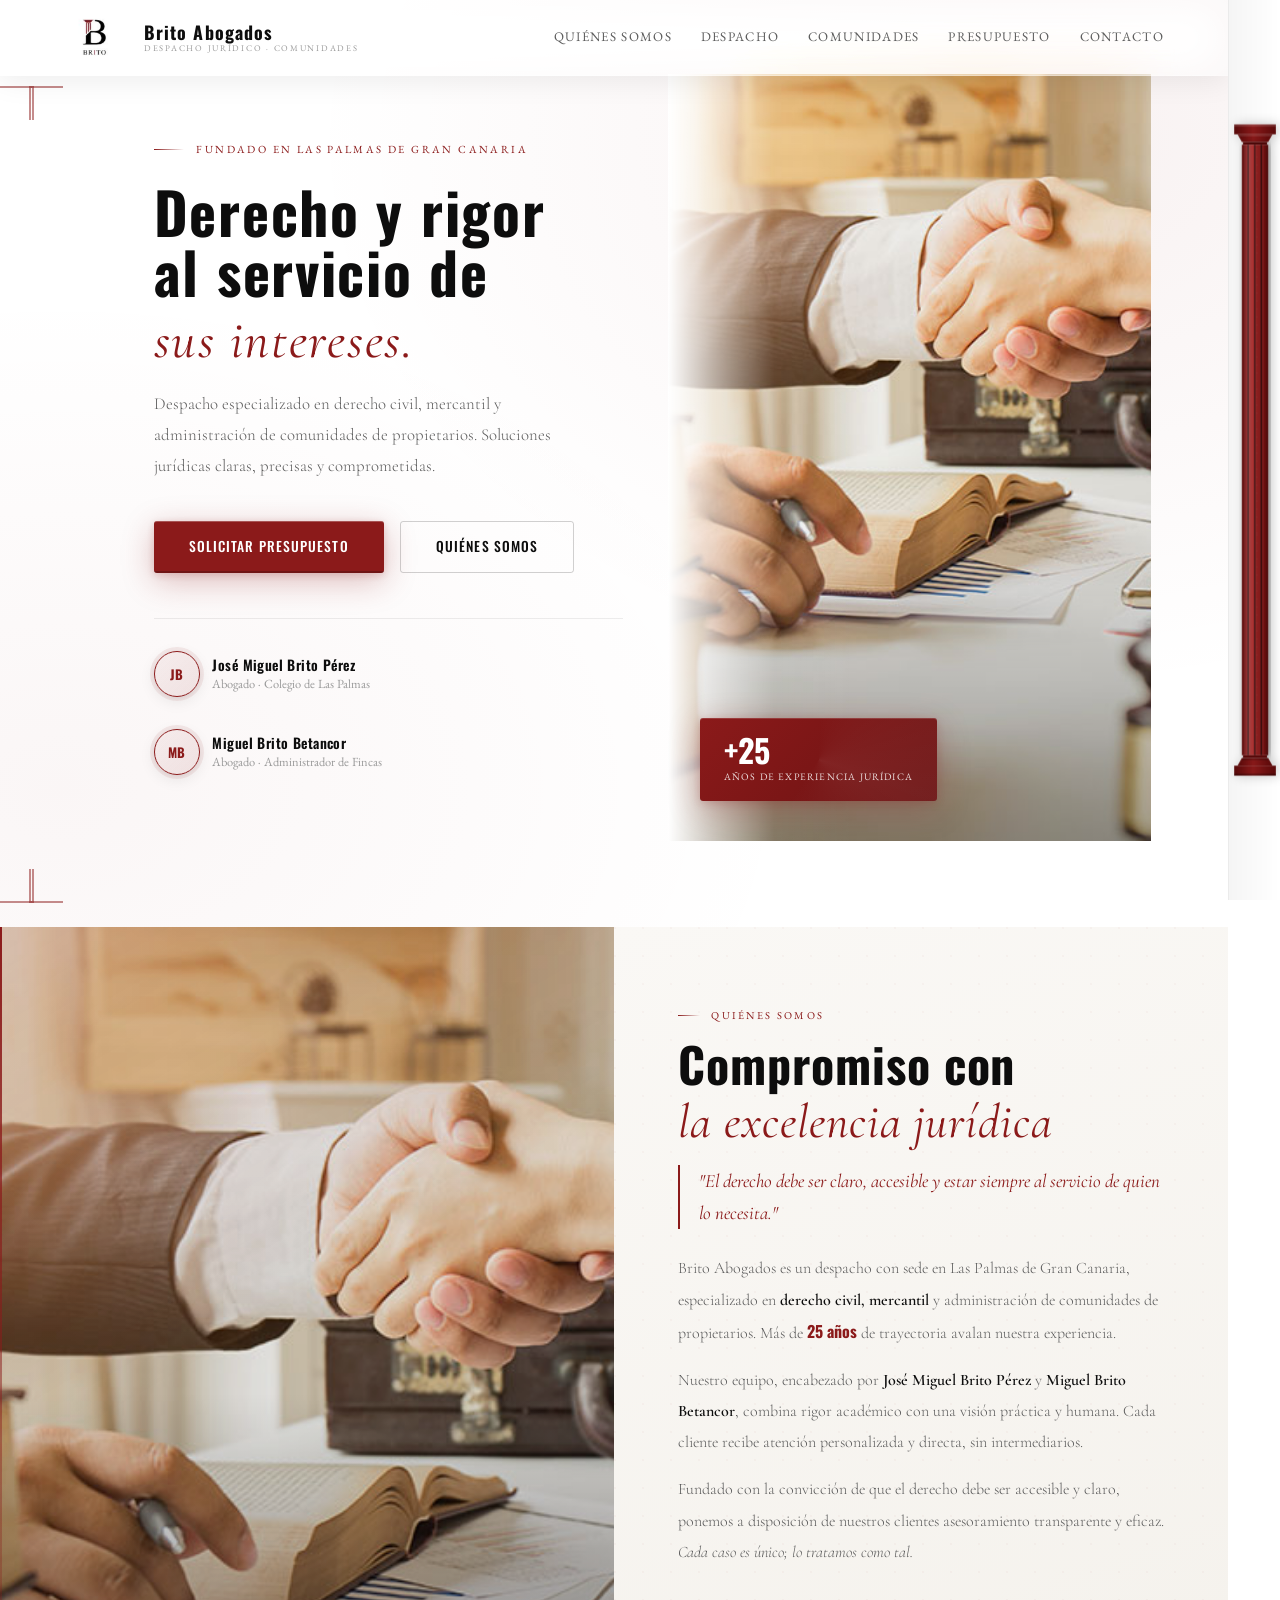
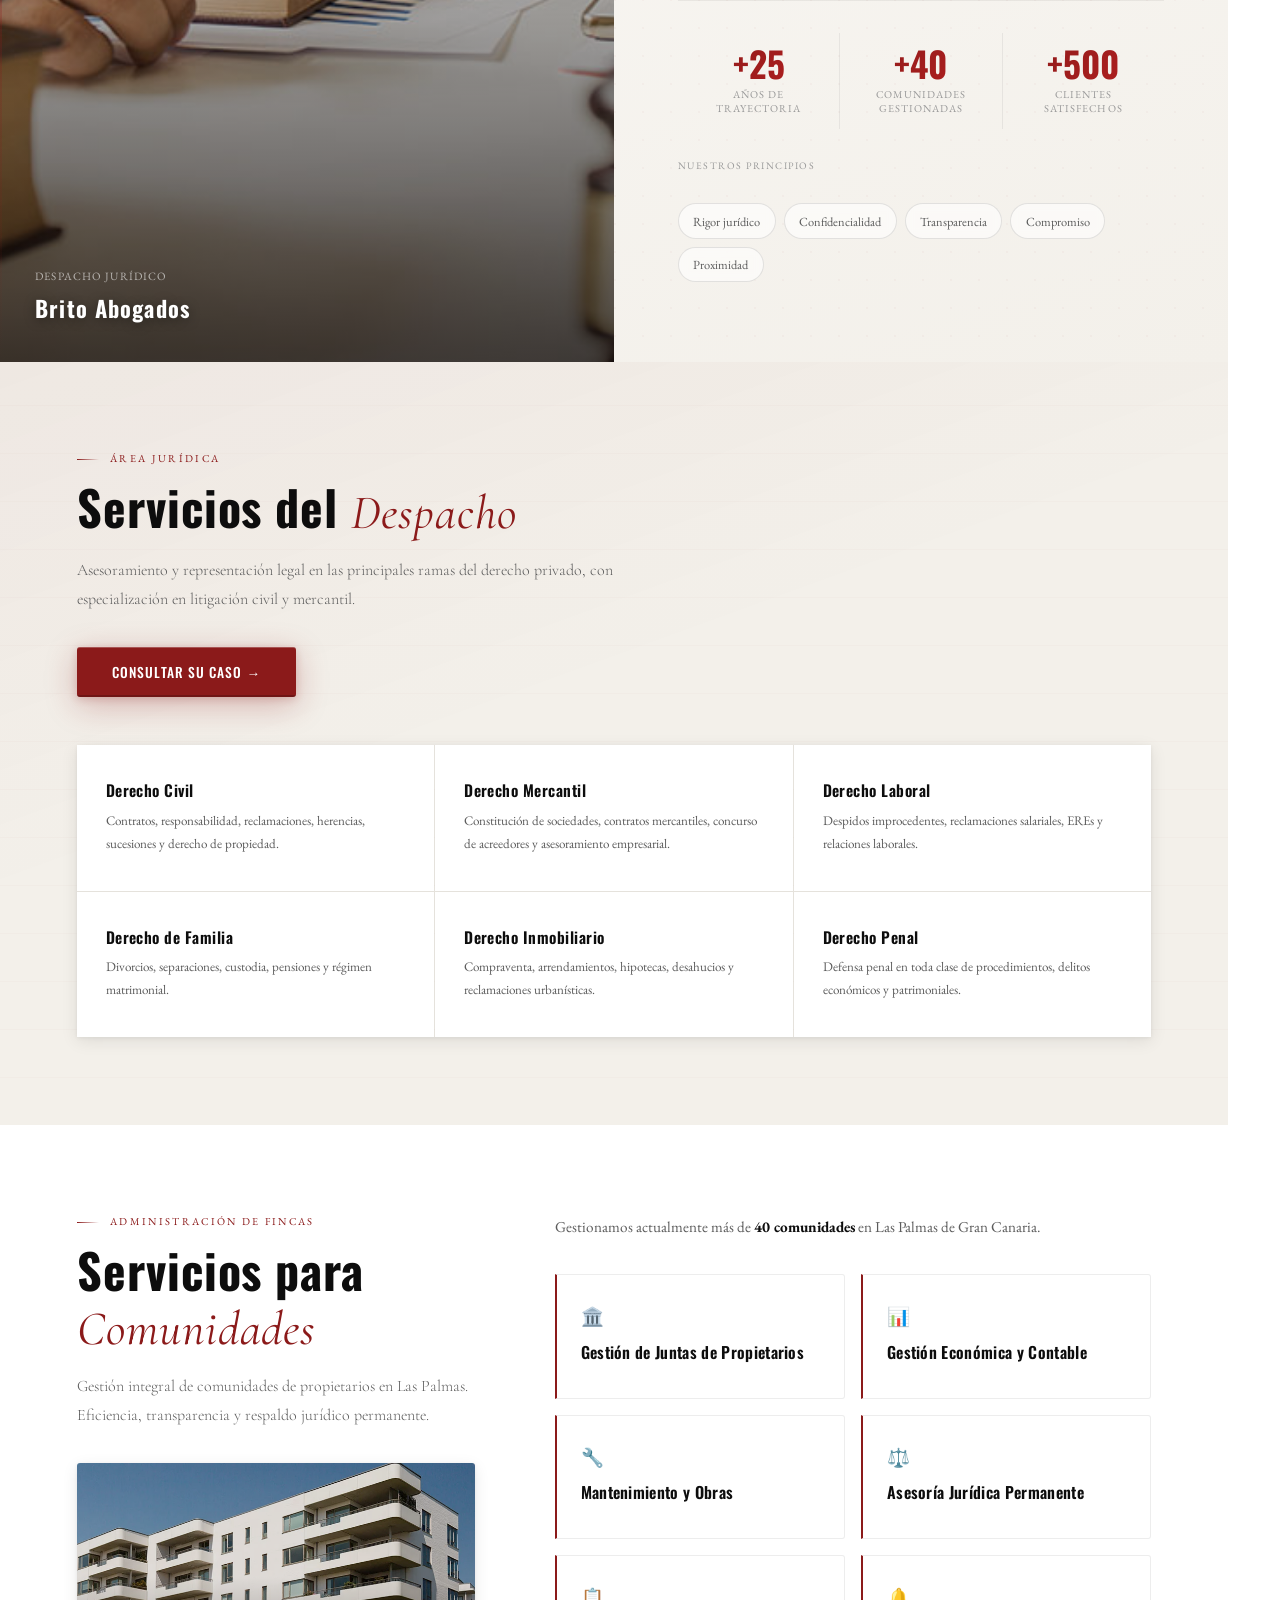
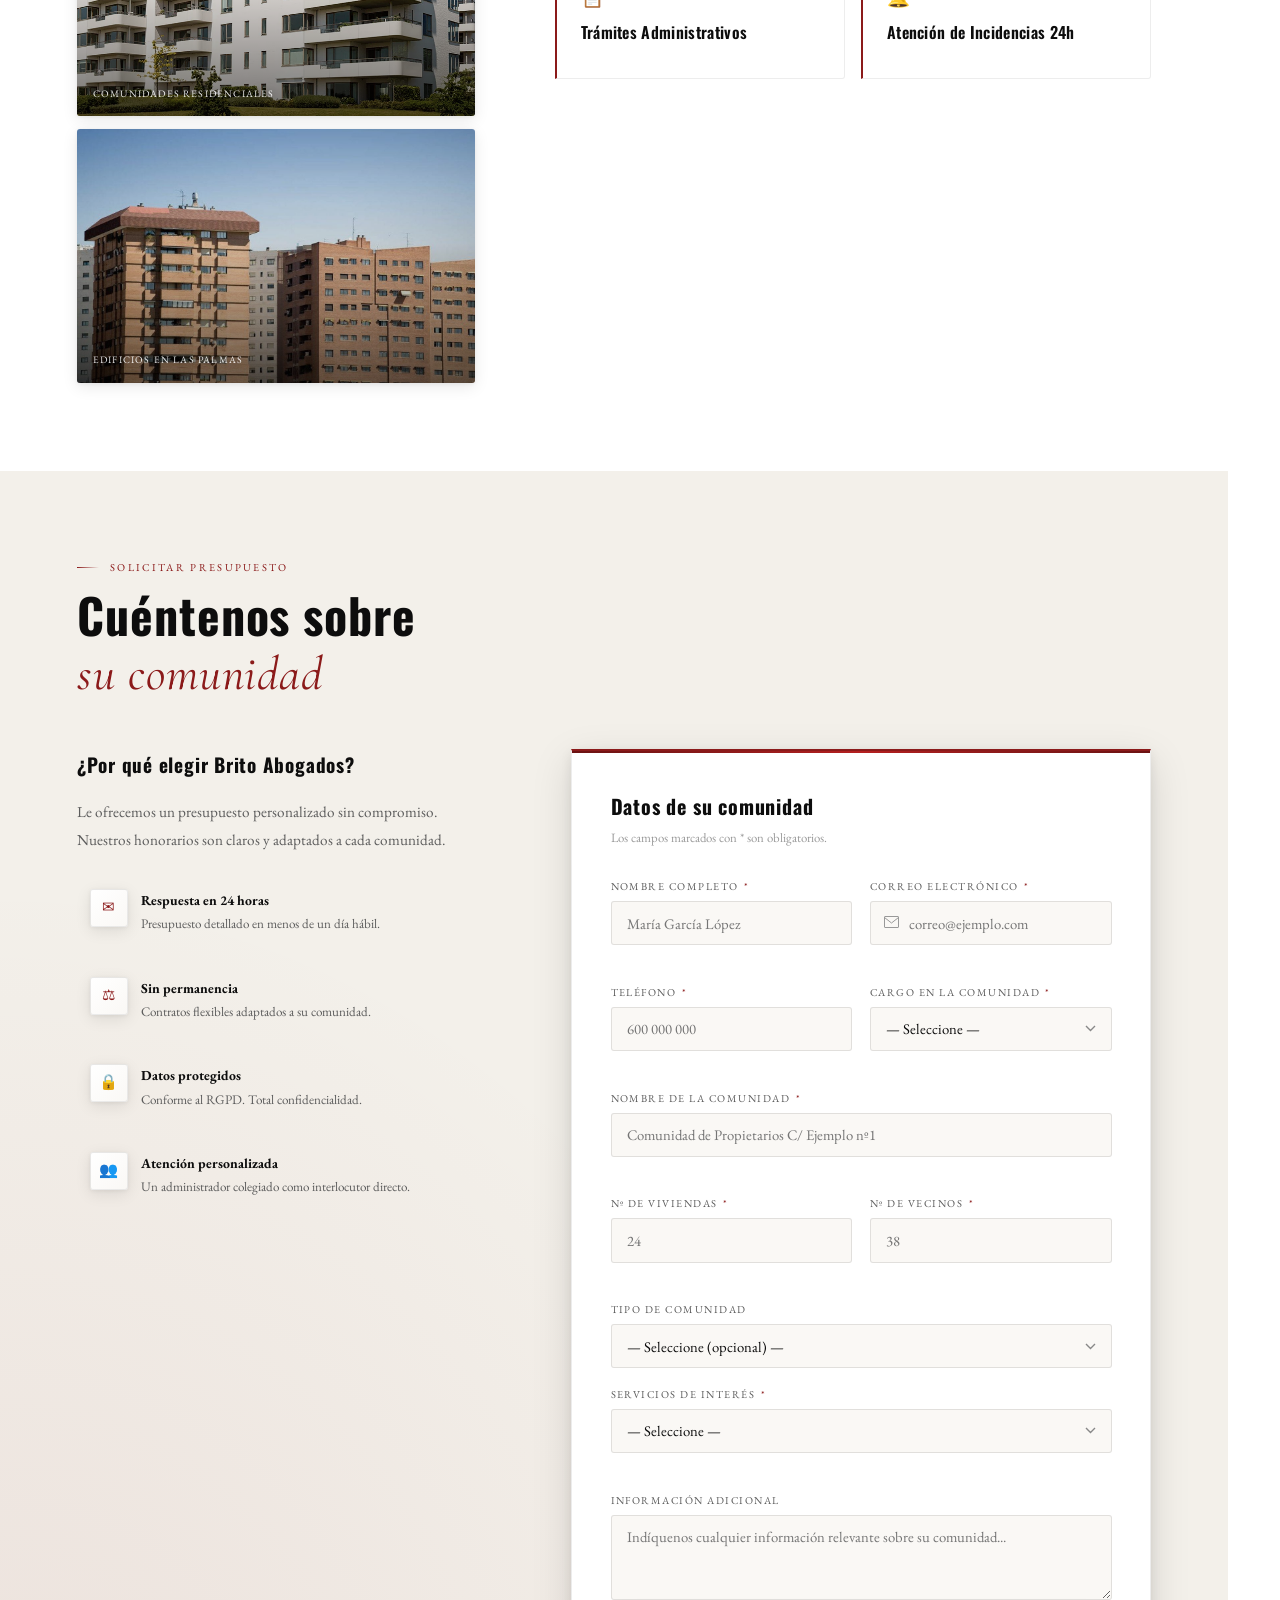
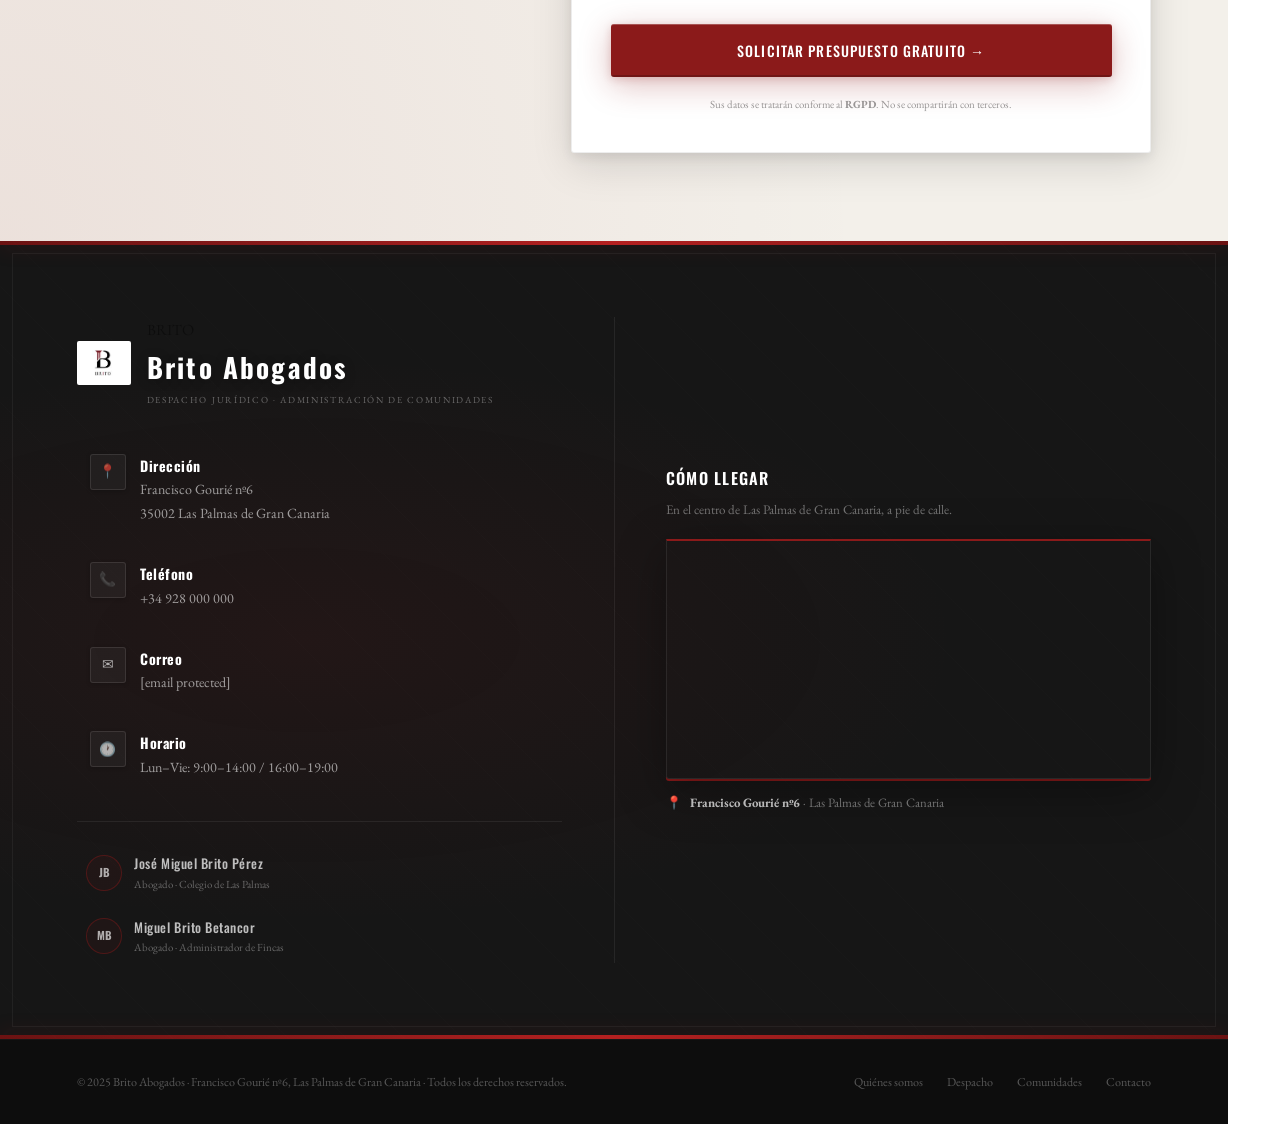
==== commit 6230baee: "brito abogados" ====
--- a/brito-abogados (1).html
+++ b/brito-abogados (1).html
@@ -8,147 +8,135 @@
   <link href="https://fonts.googleapis.com/css2?family=Oswald:wght@300;400;500;600;700&family=Cormorant+Garamond:ital,wght@0,300;0,400;0,600;1,300;1,400&family=EB+Garamond:ital,wght@0,400;0,500;1,400&display=swap" rel="stylesheet">
   <style>
 /* ================================================================
-   BRITO ABOGADOS — style.css
-   2025 Premium Edition
+   BRITO ABOGADOS — style.css  (KISS/DRY refactor)
+   Palette: White · Black · Crimson #8B1A1A
+   Fonts:   Oswald · Cormorant Garamond · EB Garamond
    ================================================================ */
 
-
-/* ================================================================
-   BRITO ABOGADOS — 2025 Premium Edition
-   Design: glass morphism + subtle 3D + smooth lighting effects
-   Palette: Ivory white · Deep black · Crimson #8B1A1A
-   Fonts: Oswald · Cormorant Garamond · EB Garamond
-   ================================================================ */
+/* ── Variables ── */
 :root{
-  --R:#8B1A1A; --Rd:#6B1212; --Rl:#B52020; --Rg:rgba(139,26,26,.12);
-  --N:#0d0d0d; --N2:#161616; --N3:#1f1f1f;
-  --G:#5c5c5c; --Gc:#9a9a9a; --Gl:#c8c4be;
-  --W:#ffffff; --C:#faf8f5; --F:#f3f0ea; --F2:#ede8e0;
-  --L:rgba(0,0,0,.07); --Lb:rgba(139,26,26,.15);
+  --R:#8B1A1A; --Rd:#6B1212; --Rl:#B52020;
+  --N:#0d0d0d; --N2:#161616;
+  --G:#5c5c5c; --Gc:#9a9a9a;
+  --W:#fff; --C:#faf8f5; --F:#f3f0ea;
   --TT:'Oswald',sans-serif;
   --TB:'Cormorant Garamond',serif;
   --TM:'EB Garamond',serif;
   --NAV:76px; --CW:52px; --RAD:3px;
-
-  /* 3D shadow system */
-  --sh0:0 1px 3px rgba(0,0,0,.06);
   --sh1:0 4px 16px rgba(0,0,0,.09),0 1px 4px rgba(0,0,0,.06);
   --sh2:0 12px 40px rgba(0,0,0,.13),0 4px 12px rgba(0,0,0,.08);
   --sh3:0 24px 64px rgba(0,0,0,.18),0 8px 24px rgba(0,0,0,.1);
   --shr:0 8px 32px rgba(139,26,26,.28),0 2px 8px rgba(139,26,26,.18);
   --shr2:0 16px 48px rgba(139,26,26,.35),0 4px 16px rgba(139,26,26,.22);
-
-  /* Glass */
-  --glass:rgba(255,255,255,.72);
-  --glass-border:rgba(255,255,255,.5);
-  --glass-dark:rgba(15,15,15,.65);
-}
-
+}
+
+/* ── Reset ── */
 *,*::before,*::after{box-sizing:border-box;margin:0;padding:0;}
 html{scroll-behavior:smooth;}
-body{
-  background:var(--W); color:var(--N);
-  font-family:var(--TB); line-height:1.7;
-  overflow-x:hidden; padding-right:var(--CW);
-}
+body{background:var(--W);color:var(--N);font-family:var(--TB);line-height:1.7;overflow-x:hidden;padding-right:var(--CW);}
 a{color:inherit;text-decoration:none;}
 img{max-width:100%;display:block;object-fit:cover;}
 ul{list-style:none;}
 button{cursor:pointer;border:none;background:none;font-family:inherit;}
-
-/* Scrollbar */
 ::-webkit-scrollbar{width:4px;}
 ::-webkit-scrollbar-track{background:var(--C);}
-::-webkit-scrollbar-thumb{background:linear-gradient(to bottom,var(--R),var(--Rd));border-radius:2px;}
-
-/* ================================================================
-   COLUMN BAR — 3D greek column, opens panel on hover
-   ================================================================ */
+::-webkit-scrollbar-thumb{background:linear-gradient(var(--R),var(--Rd));border-radius:2px;}
+
+/* ── Shared utilities ── */
+.rel-ov{position:relative;overflow:hidden;}         /* reused on foto containers */
+.abs-fill{position:absolute;inset:0;}               /* overlay layers */
+.grad-r{background:linear-gradient(135deg,var(--R),var(--Rl));} /* red gradient */
+
+/* ── Scroll reveal ── */
+.reveal{opacity:0;transform:translateY(28px);transition:opacity .8s cubic-bezier(.4,0,.2,1),transform .8s cubic-bezier(.4,0,.2,1);}
+.reveal-left{opacity:0;transform:translateX(-32px);transition:opacity .8s cubic-bezier(.4,0,.2,1),transform .8s cubic-bezier(.4,0,.2,1);}
+.reveal.visible,.reveal-left.visible{opacity:1;transform:none;}
+
+/* ── Overlay (panel backdrop) ── */
+#panelOverlay{
+  position:fixed;inset:0;
+  background:rgba(10,5,5,.35);
+  backdrop-filter:blur(2px);
+  z-index:798;opacity:0;pointer-events:none;
+  transition:opacity .45s ease;
+}
+#panelOverlay.open{opacity:1;pointer-events:auto;}
+
+/* ── Greek column bar ── */
 #colBar{
-  position:fixed;top:0;right:0;bottom:0;
-  width:var(--CW);
-  background:var(--W);
-  border-left:1px solid rgba(0,0,0,.08);
-  z-index:800; cursor:pointer; overflow:hidden;
-}
-#colBar::after{
-  content:'';position:absolute;inset:0;
-  background:linear-gradient(to right,rgba(0,0,0,.04),transparent);
-  pointer-events:none;
-}
+  position:fixed;top:0;right:0;bottom:0;width:var(--CW);
+  background:var(--W);border-left:1px solid rgba(0,0,0,.08);
+  z-index:800;cursor:pointer;overflow:hidden;
+  transition:background .35s,box-shadow .35s,border-color .35s;
+}
+#colBar.open{background:var(--R);border-left-color:var(--Rd);box-shadow:-6px 0 30px rgba(139,26,26,.35);}
+#colBar::after{content:'';position:absolute;inset:0;background:linear-gradient(to right,rgba(0,0,0,.04),transparent);pointer-events:none;transition:opacity .3s;}
+#colBar.open::after{opacity:0;}
 #colBar svg{
   position:absolute;left:50%;top:50%;
   transform:translate(-50%,-50%) rotateY(-6deg);
   width:44px;height:95%;
-  filter:drop-shadow(3px 0 6px rgba(0,0,0,.22)) drop-shadow(-1px 0 2px rgba(0,0,0,.08));
-  transition:transform .5s cubic-bezier(.4,0,.2,1),filter .5s ease;
-}
-#colBar:hover svg{
-  transform:translate(-50%,-50%) rotateY(0deg);
-  filter:drop-shadow(5px 2px 10px rgba(0,0,0,.3));
-}
-
-/* Side panel */
+  filter:drop-shadow(3px 0 6px rgba(0,0,0,.22));
+  transition:transform .5s cubic-bezier(.4,0,.2,1),filter .5s,opacity .3s;
+}
+#colBar:hover svg{transform:translate(-50%,-50%) rotateY(0);filter:drop-shadow(5px 2px 10px rgba(0,0,0,.3));}
+#colBar.open svg{opacity:0;}
+.close-icon{
+  position:absolute;left:50%;top:50%;transform:translate(-50%,-50%);
+  font-size:1.3rem;color:var(--W);opacity:0;
+  transition:opacity .3s .1s;pointer-events:none;user-select:none;
+  font-family:var(--TT);font-weight:300;
+}
+#colBar.open .close-icon{opacity:1;}
+
+/* ── Side panel ── */
 #sidePanel{
-  position:fixed;top:0;right:var(--CW);bottom:0;
-  width:0; background:var(--W);
-  border-left:2px solid var(--R);
-  z-index:801; overflow:hidden;
-  transition:width .45s cubic-bezier(.4,0,.2,1),box-shadow .45s ease;
-  display:flex;flex-direction:column;
-}
-#colBar:hover ~ #sidePanel,
-#sidePanel:hover{
-  width:340px;
-  box-shadow:-12px 0 50px rgba(0,0,0,.18);
-}
-.sp-head{
-  display:flex;align-items:center;justify-content:space-between;
-  padding:1.4rem 1.8rem;
-  border-bottom:1px solid rgba(0,0,0,.06);
-  background:linear-gradient(135deg,var(--C),var(--F));
-  min-width:340px;
-}
-.sp-logo{font-family:var(--TT);font-size:1.1rem;font-weight:700;color:var(--N);white-space:nowrap;letter-spacing:.05em;}
+  position:fixed;top:0;bottom:0;right:calc(var(--CW) - 1px);width:360px;
+  background:var(--W);border-left:2px solid var(--R);
+  z-index:799;display:flex;flex-direction:column;overflow:hidden;
+  transform:translateX(calc(100% + var(--CW) + 4px));
+  transition:transform .52s cubic-bezier(.4,0,.2,1),box-shadow .52s;
+}
+#sidePanel.open{transform:translateX(0);box-shadow:-16px 0 60px rgba(0,0,0,.22),-4px 0 20px rgba(0,0,0,.1);}
+.sp-head{padding:1.4rem 1.8rem;border-bottom:1px solid rgba(0,0,0,.06);background:linear-gradient(135deg,var(--C),var(--F));flex-shrink:0;}
+.sp-logo{font-family:var(--TT);font-size:1.1rem;font-weight:700;color:var(--N);letter-spacing:.05em;}
 .sp-logo span{color:var(--R);}
-.sp-nav{padding:1.8rem 1.8rem 1rem;flex:1;overflow-y:auto;min-width:340px;}
+.sp-nav{padding:1.8rem 1.8rem 1rem;flex:1;overflow-y:auto;scrollbar-width:thin;scrollbar-color:var(--R) transparent;}
+.sp-nav::-webkit-scrollbar{width:3px;}
+.sp-nav::-webkit-scrollbar-thumb{background:var(--R);}
 .sp-lbl{
   font-size:.58rem;letter-spacing:.22em;text-transform:uppercase;
   color:var(--Gc);font-family:var(--TM);
-  padding:.7rem 0 .3rem;border-top:1px solid rgba(0,0,0,.06);margin-top:.7rem;display:block;
+  display:block;padding:.7rem 0 .3rem;margin-top:.7rem;border-top:1px solid rgba(0,0,0,.06);
 }
 .sp-lbl:first-child{border-top:none;margin-top:0;}
 .sp-nav a{
-  font-family:var(--TT);font-size:.95rem;font-weight:500;
-  color:var(--N);padding:.45rem 0;display:flex;align-items:center;gap:.5rem;
-  transition:color .2s,padding-left .2s;white-space:nowrap;
+  font-family:var(--TT);font-size:.95rem;font-weight:500;color:var(--N);
+  padding:.45rem 0;display:flex;align-items:center;gap:.5rem;
+  white-space:nowrap;transition:color .2s,padding-left .2s;
 }
 .sp-nav a:hover{color:var(--R);padding-left:.5rem;}
 .sp-nav a .ar{font-size:.75rem;color:var(--R);}
-.sp-foot{padding:1.3rem 1.8rem;border-top:1px solid rgba(0,0,0,.06);background:linear-gradient(135deg,var(--F),var(--C));min-width:340px;}
+.sp-foot{padding:1.3rem 1.8rem;border-top:1px solid rgba(0,0,0,.06);background:linear-gradient(135deg,var(--F),var(--C));flex-shrink:0;}
 .sp-foot p{font-size:.76rem;color:var(--Gc);font-family:var(--TM);line-height:1.7;}
 .sp-foot strong{color:var(--N);display:block;margin-bottom:.15rem;}
 
-/* ================================================================
-   NAVBAR — glass morphism
-   ================================================================ */
+/* ── Navbar ── */
 .navbar{
-  position:fixed;top:0;left:0;right:var(--CW);
-  height:var(--NAV);
-  background:rgba(255,255,255,.88);
-  backdrop-filter:blur(20px) saturate(180%);
-  -webkit-backdrop-filter:blur(20px) saturate(180%);
-  border-bottom:1px solid rgba(255,255,255,.6);
+  position:fixed;top:0;left:0;right:var(--CW);height:var(--NAV);
+  background:rgba(255,255,255,.15);
+  backdrop-filter:blur(24px) saturate(200%) brightness(1.05);
+  -webkit-backdrop-filter:blur(24px) saturate(200%) brightness(1.05);
+  border-bottom:1px solid rgba(255,255,255,.25);
   display:flex;align-items:center;justify-content:space-between;
-  padding:0 clamp(1.5rem,5vw,4rem);
-  z-index:700;
-  transition:background .3s,box-shadow .3s;
-}
-.navbar.scrolled{
-  background:rgba(255,255,255,.95);
-  box-shadow:0 1px 0 rgba(0,0,0,.06),0 4px 24px rgba(0,0,0,.07);
-}
-.nav-logo{display:flex;align-items:center;gap:1rem;cursor:pointer;text-decoration:none;}
+  padding:0 clamp(1.5rem,5vw,4rem);z-index:700;
+  box-shadow:0 4px 30px rgba(0,0,0,.08);
+  transition:background .4s,box-shadow .4s,border-color .4s;
+}
+.navbar:hover{background:rgba(255,255,255,.22);border-bottom-color:rgba(139,26,26,.35);box-shadow:0 4px 30px rgba(139,26,26,.12),inset 0 0 20px rgba(139,26,26,.04);}
+.navbar.scrolled{background:rgba(255,255,255,.92);backdrop-filter:blur(28px);box-shadow:0 1px 0 rgba(0,0,0,.06),0 4px 24px rgba(0,0,0,.07);}
+.navbar.scrolled:hover{border-bottom-color:rgba(139,26,26,.25);}
+.nav-logo{display:flex;align-items:center;gap:1rem;cursor:pointer;}
 .nlt{display:flex;flex-direction:column;line-height:1.2;}
 .nln{font-family:var(--TT);font-size:1.12rem;font-weight:700;color:var(--N);letter-spacing:.06em;}
 .nls{font-size:.54rem;letter-spacing:.2em;text-transform:uppercase;color:var(--Gc);font-family:var(--TM);}
@@ -156,168 +144,78 @@
 .navl{display:flex;align-items:center;gap:1.8rem;}
 .navl a{
   font-family:var(--TM);font-size:.82rem;letter-spacing:.1em;text-transform:uppercase;
-  color:var(--G);position:relative;transition:color .25s;padding:.2rem 0;
+  color:var(--G);position:relative;padding:.2rem 0;transition:color .25s;
 }
 .navl a::after{
-  content:'';position:absolute;bottom:0;left:0;right:0;
-  height:1.5px;
+  content:'';position:absolute;bottom:0;left:0;right:0;height:1.5px;
   background:linear-gradient(to right,var(--R),var(--Rl));
-  transform:scaleX(0);transform-origin:left;transition:transform .3s cubic-bezier(.4,0,.2,1);
-  border-radius:1px;
+  transform:scaleX(0);transform-origin:left;
+  transition:transform .3s cubic-bezier(.4,0,.2,1);
 }
 .navl a:hover{color:var(--R);}
 .navl a:hover::after{transform:scaleX(1);}
 
-/* ================================================================
-   BUTTONS — 2025 style: layered depth + light sweep
-   ================================================================ */
-.btn-r{
+/* ── Buttons ── */
+.btn-r,.btn-n{
   display:inline-flex;align-items:center;gap:.6rem;
-  background:var(--R);color:var(--W);
-  padding:.85rem 2.2rem;
+  padding:.85rem 2.2rem;border-radius:var(--RAD);
   font-family:var(--TT);font-size:.85rem;font-weight:500;letter-spacing:.08em;text-transform:uppercase;
-  border:none;border-radius:var(--RAD);
-  cursor:pointer;
-  position:relative;overflow:hidden;
-  box-shadow:var(--shr), inset 0 1px 0 rgba(255,255,255,.12);
-  transition:transform .25s cubic-bezier(.4,0,.2,1),box-shadow .25s ease,background .2s;
-}
-/* Light sweep effect */
-.btn-r::before{
-  content:'';position:absolute;
-  top:0;left:-100%;
-  width:60%;height:100%;
-  background:linear-gradient(105deg,transparent 30%,rgba(255,255,255,.22) 50%,transparent 70%);
-  transition:left .5s ease;
-}
-/* Bottom edge depth */
-.btn-r::after{
-  content:'';position:absolute;
-  inset:0;border-radius:var(--RAD);
-  box-shadow:inset 0 -2px 0 rgba(0,0,0,.2),inset 0 1px 0 rgba(255,255,255,.15);
-  pointer-events:none;
-}
-.btn-r:hover{
-  background:var(--Rd);
-  transform:translateY(-2px);
-  box-shadow:var(--shr2),inset 0 1px 0 rgba(255,255,255,.15);
-}
+  cursor:pointer;position:relative;overflow:hidden;
+  transition:transform .25s cubic-bezier(.4,0,.2,1),box-shadow .25s;
+}
+.btn-r{background:var(--R);color:var(--W);border:none;box-shadow:var(--shr),inset 0 1px 0 rgba(255,255,255,.12);}
+.btn-r::before{content:'';position:absolute;top:0;left:-100%;width:60%;height:100%;background:linear-gradient(105deg,transparent 30%,rgba(255,255,255,.22) 50%,transparent 70%);transition:left .5s;}
+.btn-r::after{content:'';position:absolute;inset:0;box-shadow:inset 0 -2px 0 rgba(0,0,0,.2),inset 0 1px 0 rgba(255,255,255,.15);pointer-events:none;}
+.btn-r:hover{background:var(--Rd);transform:translateY(-2px);box-shadow:var(--shr2);}
 .btn-r:hover::before{left:120%;}
-.btn-r:active{transform:translateY(0);box-shadow:var(--shr);}
-
-.btn-n{
-  display:inline-flex;align-items:center;gap:.6rem;
-  background:transparent;color:var(--N);
-  padding:.85rem 2.2rem;
-  font-family:var(--TT);font-size:.85rem;font-weight:500;letter-spacing:.08em;text-transform:uppercase;
-  border:1.5px solid rgba(0,0,0,.18);border-radius:var(--RAD);
-  cursor:pointer;position:relative;overflow:hidden;
-  transition:all .28s cubic-bezier(.4,0,.2,1);
-  box-shadow:var(--sh0);
-}
-.btn-n::before{
-  content:'';position:absolute;inset:0;
-  background:var(--N);
-  transform:scaleY(0);transform-origin:bottom;
-  transition:transform .3s cubic-bezier(.4,0,.2,1);
-  z-index:0;
-}
+.btn-r:active{transform:none;box-shadow:var(--shr);}
+.btn-n{background:transparent;color:var(--N);border:1.5px solid rgba(0,0,0,.18);}
+.btn-n::before{content:'';position:absolute;inset:0;background:var(--N);transform:scaleY(0);transform-origin:bottom;transition:transform .3s cubic-bezier(.4,0,.2,1);z-index:0;}
 .btn-n span,.btn-n{position:relative;z-index:1;}
-.btn-n:hover{
-  color:var(--W);border-color:var(--N);
-  box-shadow:var(--sh2);
-  transform:translateY(-2px);
-}
+.btn-n:hover{color:var(--W);border-color:var(--N);transform:translateY(-2px);box-shadow:var(--sh2);}
 .btn-n:hover::before{transform:scaleY(1);}
 
-/* ================================================================
-   SECTIONS
-   ================================================================ */
+/* ── Section defaults ── */
 section{padding:5.5rem clamp(1.5rem,6vw,6rem);}
 .slbl{
   font-size:.66rem;letter-spacing:.22em;text-transform:uppercase;
   color:var(--R);font-family:var(--TM);margin-bottom:.8rem;
   display:flex;align-items:center;gap:.7rem;
 }
-.slbl::before{
-  content:'';display:block;width:22px;height:1px;
-  background:linear-gradient(to right,var(--R),transparent);
-}
-.sttl{
-  font-family:var(--TT);
-  font-size:clamp(1.9rem,3.8vw,3rem);
-  font-weight:700;line-height:1.1;letter-spacing:.02em;margin-bottom:1rem;
-}
+.slbl::before{content:'';display:block;width:22px;height:1px;background:linear-gradient(to right,var(--R),transparent);}
+.sttl{font-family:var(--TT);font-size:clamp(1.9rem,3.8vw,3rem);font-weight:700;line-height:1.1;letter-spacing:.02em;margin-bottom:1rem;}
 .sttl em{color:var(--R);font-style:italic;font-family:var(--TB);font-weight:400;}
 .ssub{font-size:1rem;color:var(--G);max-width:560px;line-height:1.85;font-weight:300;}
 
-/* Scroll reveal */
-.reveal{opacity:0;transform:translateY(28px);transition:opacity .8s cubic-bezier(.4,0,.2,1),transform .8s cubic-bezier(.4,0,.2,1);}
-.reveal.visible{opacity:1;transform:translateY(0);}
-.reveal-left{opacity:0;transform:translateX(-32px);transition:opacity .8s cubic-bezier(.4,0,.2,1),transform .8s cubic-bezier(.4,0,.2,1);}
-.reveal-left.visible{opacity:1;transform:translateX(0);}
-
-/* ================================================================
-   HERO
-   ================================================================ */
+/* ── Hero ── */
 .hero{
-  min-height:100svh;
-  display:grid;grid-template-columns:55% 45%;
-  padding-top:var(--NAV);
-  position:relative;overflow:hidden;
+  min-height:100svh;display:grid;grid-template-columns:55% 45%;
+  padding-top:var(--NAV);position:relative;overflow:hidden;
 }
 .hero::before{
-  content:'';position:absolute;inset:0;
-  background:
-    radial-gradient(ellipse at 85% 15%,rgba(139,26,26,.06) 0%,transparent 50%),
-    radial-gradient(ellipse at 5% 85%,rgba(139,26,26,.04) 0%,transparent 45%);
-  pointer-events:none;z-index:0;
-}
-
+  content:'';position:absolute;inset:0;pointer-events:none;
+  background:radial-gradient(ellipse at 85% 15%,rgba(139,26,26,.06),transparent 50%),
+             radial-gradient(ellipse at 5% 85%,rgba(139,26,26,.04),transparent 45%);
+}
+/* Corner accents */
 .crn{position:absolute;width:34px;height:34px;border-color:var(--R);border-style:solid;z-index:2;opacity:.5;}
 .ctlx{top:86px;left:1.8rem;border-width:2px 0 0 2px;}
 .ctrx{top:86px;right:calc(var(--CW)+1.8rem);border-width:2px 2px 0 0;}
 .cblx{bottom:1.5rem;left:1.8rem;border-width:0 0 2px 2px;}
 .cbrx{bottom:1.5rem;right:calc(var(--CW)+1.8rem);border-width:0 2px 2px 0;}
-
-.hl{
-  display:flex;flex-direction:column;justify-content:center;
-  padding:4rem clamp(2rem,3.5vw,3.5rem) 4rem clamp(2rem,6vw,6rem);
-  position:relative;z-index:1;
-}
-.heb{
-  font-size:.68rem;letter-spacing:.22em;text-transform:uppercase;
-  color:var(--R);font-family:var(--TM);
-  margin-bottom:1.5rem;display:flex;align-items:center;gap:.8rem;
-  opacity:0;animation:fadeUp .9s .15s cubic-bezier(.4,0,.2,1) forwards;
-}
+.hl{display:flex;flex-direction:column;justify-content:center;padding:4rem clamp(2rem,3.5vw,3.5rem) 4rem clamp(2rem,6vw,6rem);position:relative;z-index:1;}
+/* Hero animations — staggered fadeUp */
+.heb,.htt,.hsb,.hca,.hfirm{opacity:0;animation:fadeUp .9s cubic-bezier(.4,0,.2,1) forwards;}
+.heb{animation-delay:.15s;font-size:.68rem;letter-spacing:.22em;text-transform:uppercase;color:var(--R);font-family:var(--TM);margin-bottom:1.5rem;display:flex;align-items:center;gap:.8rem;}
 .heb::before{content:'';display:block;width:30px;height:1px;background:linear-gradient(to right,var(--R),transparent);}
-.htt{
-  font-family:var(--TT);
-  font-size:clamp(2.8rem,4.5vw,4.4rem);
-  font-weight:700;line-height:1.04;letter-spacing:.03em;
-  margin-bottom:1.2rem;
-  opacity:0;animation:fadeUp .9s .3s cubic-bezier(.4,0,.2,1) forwards;
-}
+.htt{animation-delay:.3s;font-family:var(--TT);font-size:clamp(2.8rem,4.5vw,4.4rem);font-weight:700;line-height:1.04;letter-spacing:.03em;margin-bottom:1.2rem;}
 .htt em{font-style:italic;color:var(--R);font-family:var(--TB);font-weight:400;font-size:.92em;}
-.hsb{
-  font-size:1.05rem;color:var(--G);max-width:440px;line-height:1.85;margin-bottom:2.5rem;font-weight:300;
-  opacity:0;animation:fadeUp .9s .45s cubic-bezier(.4,0,.2,1) forwards;
-}
-.hca{
-  display:flex;gap:1rem;flex-wrap:wrap;
-  opacity:0;animation:fadeUp .9s .6s cubic-bezier(.4,0,.2,1) forwards;
-}
-.hfirm{
-  margin-top:2.8rem;padding-top:2rem;
-  border-top:1px solid rgba(0,0,0,.07);
-  display:flex;gap:2rem;flex-wrap:wrap;
-  opacity:0;animation:fadeUp .9s .75s cubic-bezier(.4,0,.2,1) forwards;
-}
+.hsb{animation-delay:.45s;font-size:1.05rem;color:var(--G);max-width:440px;line-height:1.85;margin-bottom:2.5rem;font-weight:300;}
+.hca{animation-delay:.6s;display:flex;gap:1rem;flex-wrap:wrap;}
+.hfirm{animation-delay:.75s;margin-top:2.8rem;padding-top:2rem;border-top:1px solid rgba(0,0,0,.07);display:flex;gap:2rem;flex-wrap:wrap;}
 .fi{display:flex;align-items:center;gap:.8rem;}
 .fini{
-  width:46px;height:46px;border-radius:50%;
-  border:1.5px solid var(--R);
+  width:46px;height:46px;border-radius:50%;border:1.5px solid var(--R);
   display:flex;align-items:center;justify-content:center;
   font-family:var(--TT);font-size:.82rem;font-weight:700;color:var(--R);flex-shrink:0;
   background:linear-gradient(135deg,rgba(139,26,26,.05),rgba(139,26,26,.1));
@@ -328,307 +226,128 @@
 .fd{font-size:.78rem;line-height:1.45;font-family:var(--TM);}
 .fd strong{display:block;font-size:.88rem;color:var(--N);font-family:var(--TT);font-weight:600;letter-spacing:.03em;}
 .fd span{color:var(--Gc);}
-
 /* Hero right photo */
-.hr{position:relative;overflow:hidden;}
-.hr-img{
-  width:100%;height:100%;object-fit:cover;
-  filter:brightness(.95) saturate(1.05);
-  transform:scale(1.04);
-  transition:transform 8s ease;
-}
+.hr{position:relative;overflow:hidden;margin:-2px 0;}
+.hr-img{width:100%;height:100%;object-fit:cover;filter:brightness(.95) saturate(1.05);transform:scale(1.04);transition:transform 8s ease;}
 .hero:hover .hr-img{transform:scale(1);}
 .hr-ov{
   position:absolute;inset:0;
-  background:
-    linear-gradient(to right,var(--W) 0%,rgba(255,255,255,.05) 22%,transparent 38%),
-    linear-gradient(to top,rgba(0,0,0,.3) 0%,transparent 42%);
+  background:linear-gradient(to right,var(--W) 0%,rgba(255,255,255,.05) 22%,transparent 38%),
+             linear-gradient(to top,rgba(0,0,0,.3) 0%,transparent 42%);
 }
 .hr-badge{
   position:absolute;bottom:2.5rem;left:2rem;
-  background:linear-gradient(135deg,var(--R),var(--Rd));
-  color:var(--W);
-  padding:.95rem 1.5rem;
-  box-shadow:var(--shr),inset 0 1px 0 rgba(255,255,255,.15);
-  border-radius:var(--RAD);
-  overflow:hidden;
-}
-.hr-badge::before{
-  content:'';position:absolute;top:-50%;left:-50%;
-  width:200%;height:200%;
-  background:conic-gradient(from 0deg,transparent 0%,rgba(255,255,255,.06) 30%,transparent 60%);
-  animation:rotateBadge 6s linear infinite;
-}
+  padding:.95rem 1.5rem;box-shadow:var(--shr),inset 0 1px 0 rgba(255,255,255,.15);
+  border-radius:var(--RAD);overflow:hidden;
+  background:linear-gradient(135deg,var(--R),var(--Rd));color:var(--W);
+}
+.hr-badge::before{content:'';position:absolute;top:-50%;left:-50%;width:200%;height:200%;background:conic-gradient(from 0deg,transparent,rgba(255,255,255,.06) 30%,transparent 60%);animation:rotateBadge 6s linear infinite;}
 .hr-bn{font-family:var(--TT);font-size:2rem;font-weight:700;line-height:1;position:relative;}
 .hr-bt{font-size:.62rem;letter-spacing:.12em;text-transform:uppercase;font-family:var(--TM);opacity:.85;margin-top:.2rem;position:relative;}
-
 @keyframes fadeUp{from{opacity:0;transform:translateY(22px);}to{opacity:1;transform:translateY(0);}}
 @keyframes rotateBadge{from{transform:rotate(0deg);}to{transform:rotate(360deg);}}
 
-/* ================================================================
-   QUIENES SOMOS
-   ================================================================ */
+/* ── Quienes somos ── */
 #quienes{padding:0;}
 .qg{display:grid;grid-template-columns:1fr 1fr;min-height:620px;}
-
 .qfoto{position:relative;overflow:hidden;min-height:500px;}
-.qfoto img{
-  width:100%;height:100%;object-fit:cover;
-  filter:grayscale(12%) blur(.4px) brightness(.9);
-  transition:filter .9s ease,transform .9s cubic-bezier(.4,0,.2,1);
-}
-.qfoto:hover img{filter:grayscale(0%) blur(0) brightness(1);transform:scale(1.04);}
-.qfoto-ov{
-  position:absolute;inset:0;
-  background:
-    linear-gradient(150deg,rgba(139,26,26,.12) 0%,transparent 40%),
-    linear-gradient(to top,rgba(10,5,5,.7) 0%,transparent 55%);
-}
-.qfoto-line{
-  position:absolute;top:0;left:0;
-  width:2px;height:100%;
-  background:linear-gradient(to bottom,var(--R) 0%,rgba(139,26,26,.3) 60%,transparent 100%);
-}
+.qfoto img{width:100%;height:100%;object-fit:cover;filter:grayscale(12%) blur(.4px) brightness(.9);transition:filter .9s,transform .9s cubic-bezier(.4,0,.2,1);}
+.qfoto:hover img{filter:none;transform:scale(1.04);}
+.qfoto-ov{position:absolute;inset:0;background:linear-gradient(150deg,rgba(139,26,26,.12),transparent 40%),linear-gradient(to top,rgba(10,5,5,.7),transparent 55%);}
+.qfoto-line{position:absolute;top:0;left:0;width:2px;height:100%;background:linear-gradient(to bottom,var(--R),rgba(139,26,26,.3) 60%,transparent);}
 .qfoto-cap{position:absolute;bottom:2.2rem;left:2.2rem;right:2rem;color:var(--W);}
 .qfoto-cap p{font-family:var(--TM);font-size:.7rem;letter-spacing:.1em;text-transform:uppercase;opacity:.6;margin-bottom:.2rem;}
 .qfoto-cap h3{font-family:var(--TT);font-size:1.4rem;font-weight:700;letter-spacing:.05em;text-shadow:0 2px 12px rgba(0,0,0,.4);}
-
 .qtxt{
   padding:5rem clamp(2.5rem,5vw,5rem);
   display:flex;flex-direction:column;justify-content:center;
-  background:linear-gradient(160deg,var(--C) 0%,var(--F) 100%);
-  position:relative;
-}
-.qtxt::before{
-  content:'';position:absolute;inset:0;
-  background-image:
-    radial-gradient(circle at 1px 1px,rgba(139,26,26,.06) 1px,transparent 0);
-  background-size:28px 28px;
-  pointer-events:none;opacity:.5;
-}
-.qcita{
-  font-family:var(--TB);font-size:1.18rem;font-weight:400;font-style:italic;
-  color:var(--R);margin-bottom:1.5rem;line-height:1.7;
-  border-left:2px solid var(--R);padding-left:1.2rem;
-  position:relative;z-index:1;
-}
+  background:linear-gradient(160deg,var(--C),var(--F));position:relative;
+}
+.qtxt::before{content:'';position:absolute;inset:0;background-image:radial-gradient(circle at 1px 1px,rgba(139,26,26,.06) 1px,transparent 0);background-size:28px 28px;pointer-events:none;opacity:.5;}
+.qcita{font-family:var(--TB);font-size:1.18rem;font-style:italic;color:var(--R);margin-bottom:1.5rem;line-height:1.7;border-left:2px solid var(--R);padding-left:1.2rem;position:relative;z-index:1;}
 .qb{position:relative;z-index:1;}
 .qb p{font-size:1rem;color:var(--G);line-height:1.95;font-weight:300;}
 .qb p+p{margin-top:1rem;}
 .qb strong{color:var(--N);font-weight:600;}
 .qi{font-family:var(--TT);font-weight:700;color:var(--R);font-size:1rem;}
-
-.qpil{
-  display:flex;margin-top:2rem;padding-top:2rem;
-  border-top:1px solid rgba(0,0,0,.06);position:relative;z-index:1;
-}
-.pil{
-  flex:1;text-align:center;padding:.8rem .4rem;
-  border-right:1px solid rgba(0,0,0,.06);
-  transition:transform .25s;
-}
+.qpil{display:flex;margin-top:2rem;padding-top:2rem;border-top:1px solid rgba(0,0,0,.06);position:relative;z-index:1;}
+.pil{flex:1;text-align:center;padding:.8rem .4rem;border-right:1px solid rgba(0,0,0,.06);transition:transform .25s;}
 .pil:last-child{border-right:none;}
 .pil:hover{transform:translateY(-3px);}
-.piln{
-  font-family:var(--TT);font-size:2.2rem;font-weight:700;line-height:1;
-  color:transparent;
-  background:linear-gradient(135deg,var(--R),var(--Rl));
-  -webkit-background-clip:text;-webkit-text-fill-color:transparent;background-clip:text;
-}
+.piln{font-family:var(--TT);font-size:2.2rem;font-weight:700;line-height:1;color:transparent;background:linear-gradient(135deg,var(--R),var(--Rl));-webkit-background-clip:text;-webkit-text-fill-color:transparent;background-clip:text;}
 .pilt{font-size:.66rem;letter-spacing:.1em;text-transform:uppercase;color:var(--Gc);font-family:var(--TM);margin-top:.35rem;line-height:1.4;}
-
 .vtags{display:flex;gap:.5rem;flex-wrap:wrap;margin-top:1.8rem;position:relative;z-index:1;}
 .vtl{font-size:.62rem;color:var(--Gc);font-family:var(--TM);letter-spacing:.15em;text-transform:uppercase;margin-bottom:.6rem;display:block;}
 .vtag{
-  padding:.38rem .9rem;
-  border:1px solid rgba(0,0,0,.1);
+  padding:.38rem .9rem;border:1px solid rgba(0,0,0,.1);
   font-family:var(--TM);font-size:.78rem;color:var(--G);
-  border-radius:40px;
-  background:rgba(255,255,255,.6);
-  backdrop-filter:blur(4px);
-  transition:all .25s cubic-bezier(.4,0,.2,1);
-  cursor:default;
-}
-.vtag:hover{
-  border-color:var(--R);color:var(--R);
-  background:rgba(139,26,26,.06);
-  transform:translateY(-2px);
-  box-shadow:0 4px 12px rgba(139,26,26,.12);
-}
-
-/* ================================================================
-   SERVICIOS DESPACHO
-   ================================================================ */
-#servicios-despacho{
-  background:var(--F);
-  position:relative;overflow:hidden;
-}
+  border-radius:40px;background:rgba(255,255,255,.6);backdrop-filter:blur(4px);
+  cursor:default;transition:all .25s cubic-bezier(.4,0,.2,1);
+}
+.vtag:hover{border-color:var(--R);color:var(--R);background:rgba(139,26,26,.06);transform:translateY(-2px);box-shadow:0 4px 12px rgba(139,26,26,.12);}
+
+/* ── Servicios Despacho ── */
+#servicios-despacho{background:var(--F);position:relative;overflow:hidden;}
 #servicios-despacho::before{
-  content:'';position:absolute;inset:0;
-  background:
-    linear-gradient(160deg,rgba(139,26,26,.04) 0%,transparent 45%),
-    repeating-linear-gradient(0deg,transparent,transparent 47px,rgba(139,26,26,.018) 47px,rgba(139,26,26,.018) 48px);
-  pointer-events:none;
-}
-
-.sdh{display:grid;grid-template-columns:1fr 1fr;gap:3rem;align-items:end;margin-bottom:3rem;position:relative;z-index:1;}
-.sdfoto{
-  position:relative;overflow:hidden;
-  border-radius:var(--RAD);
-  box-shadow:var(--sh3);
-}
-.sdfoto img{
-  width:100%;height:280px;object-fit:cover;
-  filter:grayscale(20%) brightness(.85);
-  transition:filter .6s ease,transform .6s cubic-bezier(.4,0,.2,1);
-}
-.sdfoto:hover img{filter:grayscale(0%) brightness(1);transform:scale(1.04);}
-.sdfoto::after{
-  content:'';position:absolute;inset:0;
-  background:linear-gradient(to top,rgba(15,5,5,.45) 0%,transparent 55%);
-  border-radius:var(--RAD);
-}
-.sdfoto-lbl{
-  position:absolute;bottom:1rem;left:1rem;z-index:1;
-  font-family:var(--TM);font-size:.62rem;letter-spacing:.14em;text-transform:uppercase;
-  color:rgba(255,255,255,.75);
-}
-
-.sdg{
-  display:grid;grid-template-columns:repeat(3,1fr);
-  gap:1px;background:rgba(0,0,0,.06);
-  position:relative;z-index:1;
-  box-shadow:var(--sh1);
-}
+  content:'';position:absolute;inset:0;pointer-events:none;
+  background:linear-gradient(160deg,rgba(139,26,26,.04),transparent 45%),
+             repeating-linear-gradient(0deg,transparent,transparent 47px,rgba(139,26,26,.018) 47px,rgba(139,26,26,.018) 48px);
+}
+.sdh{display:block;margin-bottom:3rem;position:relative;z-index:1;}
+.sdg{display:grid;grid-template-columns:repeat(3,1fr);gap:1px;background:rgba(0,0,0,.06);position:relative;z-index:1;box-shadow:var(--sh1);}
 .sdc{
   padding:2.2rem 1.8rem;background:var(--W);
   position:relative;overflow:hidden;
   transition:background .3s,transform .3s cubic-bezier(.4,0,.2,1),box-shadow .3s;
 }
-/* Left border reveal */
-.sdc::before{
-  content:'';position:absolute;left:0;top:0;bottom:0;width:2px;
-  background:linear-gradient(to bottom,var(--R),var(--Rl));
-  transform:scaleY(0);transform-origin:bottom;
-  transition:transform .4s cubic-bezier(.4,0,.2,1);
-}
-/* Subtle background glow on hover */
-.sdc::after{
-  content:'';position:absolute;inset:0;
-  background:radial-gradient(ellipse at 0% 50%,rgba(139,26,26,.06) 0%,transparent 65%);
-  opacity:0;transition:opacity .4s ease;
-}
-.sdc:hover{
-  background:var(--C);
-  transform:translateY(-4px);
-  box-shadow:0 -2px 0 var(--R),var(--sh2);
-  z-index:1;
-}
+.sdc::before{content:'';position:absolute;left:0;top:0;bottom:0;width:2px;background:linear-gradient(to bottom,var(--R),var(--Rl));transform:scaleY(0);transform-origin:bottom;transition:transform .4s cubic-bezier(.4,0,.2,1);}
+.sdc::after{content:'';position:absolute;inset:0;background:radial-gradient(ellipse at 0% 50%,rgba(139,26,26,.06),transparent 65%);opacity:0;transition:opacity .4s;}
+.sdc:hover{background:var(--C);transform:translateY(-4px);box-shadow:0 -2px 0 var(--R),var(--sh2);z-index:1;}
 .sdc:hover::before{transform:scaleY(1);}
 .sdc:hover::after{opacity:1;}
-.sdn{font-size:.6rem;letter-spacing:.18em;color:var(--R);font-family:var(--TM);margin-bottom:.65rem;opacity:.7;}
 .sdc h3{font-family:var(--TT);font-size:.98rem;font-weight:600;color:var(--N);margin-bottom:.55rem;line-height:1.3;letter-spacing:.03em;}
 .sdc p{font-size:.82rem;color:var(--G);line-height:1.75;font-family:var(--TM);}
 
-/* ================================================================
-   SERVICIOS COMUNIDADES
-   ================================================================ */
+/* ── Servicios Comunidades ── */
 #servicios-comunidades{background:var(--W);}
 .scl{display:grid;grid-template-columns:1fr 1.5fr;gap:5rem;align-items:start;}
 .scfotos{display:grid;grid-template-rows:1fr 1fr;gap:.8rem;height:520px;margin-top:2rem;}
-.scf{
-  position:relative;overflow:hidden;border-radius:var(--RAD);
-  box-shadow:var(--sh1);
-  transition:box-shadow .3s,transform .3s;
-}
+.scf{position:relative;overflow:hidden;border-radius:var(--RAD);box-shadow:var(--sh1);transition:box-shadow .3s,transform .3s;}
 .scf:hover{box-shadow:var(--sh3);transform:scale(1.01);}
-.scf img{
-  width:100%;height:100%;object-fit:cover;
-  filter:grayscale(20%) blur(.7px) brightness(.88);
-  transition:filter .7s ease,transform .7s cubic-bezier(.4,0,.2,1);
-}
-.scf:hover img{filter:grayscale(0%) blur(0) brightness(1);transform:scale(1.06);}
-.scf-ov{
-  position:absolute;inset:0;
-  background:linear-gradient(to top,rgba(0,0,0,.5) 0%,transparent 55%);
-}
-.scf-lbl{
-  position:absolute;bottom:.85rem;left:1rem;
-  font-family:var(--TM);font-size:.62rem;letter-spacing:.12em;text-transform:uppercase;
-  color:rgba(255,255,255,.9);text-shadow:0 1px 6px rgba(0,0,0,.4);
-}
-
-/* Community cards — SLOW transition 1s, description appears on hover */
+.scf img{width:100%;height:100%;object-fit:cover;filter:grayscale(20%) blur(.7px) brightness(.88);transition:filter .7s,transform .7s cubic-bezier(.4,0,.2,1);}
+.scf:hover img{filter:none;transform:scale(1.06);}
+.scf-ov{position:absolute;inset:0;background:linear-gradient(to top,rgba(0,0,0,.5),transparent 55%);}
+.scf-lbl{position:absolute;bottom:.85rem;left:1rem;font-family:var(--TM);font-size:.62rem;letter-spacing:.12em;text-transform:uppercase;color:rgba(255,255,255,.9);text-shadow:0 1px 6px rgba(0,0,0,.4);}
 .scg{display:grid;grid-template-columns:1fr 1fr;gap:1rem;margin-top:2rem;}
 .scc{
-  background:var(--W);
-  padding:1.7rem 1.5rem;
-  border:1px solid rgba(0,0,0,.07);
-  border-left:2px solid var(--R);
+  background:var(--W);padding:1.7rem 1.5rem;min-height:110px;
+  border:1px solid rgba(0,0,0,.07);border-left:2px solid var(--R);
   border-radius:0 var(--RAD) var(--RAD) 0;
-  display:flex;flex-direction:column;min-height:110px;
-  box-shadow:var(--sh0);
-  /* SLOW 1s red transition */
-  transition:
-    background 1s ease,
-    border-color 1s ease,
-    box-shadow .4s ease,
-    transform .3s cubic-bezier(.4,0,.2,1);
-  cursor:default;
-  position:relative;overflow:hidden;
-}
-.scc::before{
-  content:'';position:absolute;inset:0;
-  background:radial-gradient(ellipse at 0% 100%,rgba(139,26,26,.08) 0%,transparent 60%);
-  opacity:0;transition:opacity 1s ease;
-}
-.scc:hover{
-  background:var(--R);
-  border-color:rgba(255,255,255,.2);
-  box-shadow:0 12px 40px rgba(139,26,26,.32),0 4px 12px rgba(139,26,26,.2);
-  transform:translateY(-5px) scale(1.01);
-}
+  display:flex;flex-direction:column;cursor:default;position:relative;overflow:hidden;
+  transition:background 1s,border-color 1s,box-shadow .4s,transform .3s cubic-bezier(.4,0,.2,1);
+}
+.scc::before{content:'';position:absolute;inset:0;background:radial-gradient(ellipse at 0% 100%,rgba(139,26,26,.08),transparent 60%);opacity:0;transition:opacity 1s;}
+.scc:hover{background:var(--R);border-color:rgba(255,255,255,.2);box-shadow:0 12px 40px rgba(139,26,26,.32),0 4px 12px rgba(139,26,26,.2);transform:translateY(-5px) scale(1.01);}
 .scc:hover::before{opacity:1;}
 .scc-ico{font-size:1.15rem;margin-bottom:.5rem;position:relative;z-index:1;}
-.scc h3{
-  font-family:var(--TT);font-size:1rem;font-weight:600;color:var(--N);
-  line-height:1.3;letter-spacing:.02em;
-  transition:color 1s ease;position:relative;z-index:1;
-}
+.scc h3{font-family:var(--TT);font-size:1rem;font-weight:600;color:var(--N);line-height:1.3;letter-spacing:.02em;transition:color 1s;position:relative;z-index:1;}
 .scc:hover h3{color:var(--W);}
-.scc-d{
-  font-size:.82rem;color:var(--G);line-height:1.7;font-family:var(--TM);
-  margin-top:.5rem;max-height:0;overflow:hidden;opacity:0;
-  transition:max-height .6s ease,opacity .8s ease;
-  position:relative;z-index:1;
-}
+.scc-d{font-size:.82rem;color:var(--G);line-height:1.7;font-family:var(--TM);margin-top:.5rem;max-height:0;overflow:hidden;opacity:0;transition:max-height .6s,opacity .8s;position:relative;z-index:1;}
 .scc:hover .scc-d{max-height:140px;opacity:1;color:rgba(255,255,255,.82);}
 
-/* ================================================================
-   FORMULARIO
-   ================================================================ */
-#presupuesto{
-  background:var(--F);position:relative;
-}
-#presupuesto::before{
-  content:'';position:absolute;inset:0;
-  background:radial-gradient(ellipse at 0% 100%,rgba(139,26,26,.07) 0%,transparent 50%);
-  pointer-events:none;
-}
+/* ── Formulario ── */
+#presupuesto{background:var(--F);position:relative;}
+#presupuesto::before{content:'';position:absolute;inset:0;background:radial-gradient(ellipse at 0% 100%,rgba(139,26,26,.07),transparent 50%);pointer-events:none;}
 .fw{display:grid;grid-template-columns:1fr 1.4fr;gap:5rem;align-items:start;margin-top:3rem;position:relative;z-index:1;}
 .fi2 h3{font-family:var(--TT);font-size:1.2rem;font-weight:700;margin-bottom:1rem;letter-spacing:.04em;}
 .fi2 p{font-size:.95rem;color:var(--G);line-height:1.85;font-family:var(--TM);font-weight:300;margin-bottom:1rem;}
 .fitems{display:flex;flex-direction:column;gap:1rem;margin-top:1.4rem;}
-.fitem{
-  display:flex;align-items:flex-start;gap:.85rem;
-  padding:.8rem;border-radius:var(--RAD);
-  transition:background .25s,transform .25s;
-}
+.fitem{display:flex;align-items:flex-start;gap:.85rem;padding:.8rem;border-radius:var(--RAD);transition:background .25s,transform .25s;}
 .fitem:hover{background:rgba(255,255,255,.7);transform:translateX(4px);}
 .fico2{
-  width:38px;height:38px;border:1px solid rgba(0,0,0,.08);
+  width:38px;height:38px;border:1px solid rgba(0,0,0,.08);flex-shrink:0;
   display:flex;align-items:center;justify-content:center;
-  font-size:.95rem;flex-shrink:0;color:var(--R);
+  font-size:.95rem;color:var(--R);
   background:linear-gradient(135deg,var(--W),var(--C));
   box-shadow:var(--sh1);border-radius:var(--RAD);
   transition:transform .25s,box-shadow .25s;
@@ -636,20 +355,8 @@
 .fitem:hover .fico2{transform:scale(1.1) rotate(-5deg);box-shadow:var(--sh2);}
 .fitxt{font-size:.82rem;color:var(--G);font-family:var(--TM);line-height:1.65;}
 .fitxt strong{color:var(--N);display:block;font-size:.86rem;margin-bottom:.1rem;}
-
-.fcard{
-  background:var(--W);
-  border:1px solid rgba(0,0,0,.07);
-  border-top:2px solid var(--R);
-  border-radius:0 0 var(--RAD) var(--RAD);
-  padding:2.4rem;
-  box-shadow:var(--sh2);
-  position:relative;overflow:hidden;
-}
-.fcard::before{
-  content:'';position:absolute;top:0;left:0;right:0;height:2px;
-  background:linear-gradient(to right,var(--Rd),var(--R),var(--Rl),var(--R),var(--Rd));
-}
+.fcard{background:var(--W);border:1px solid rgba(0,0,0,.07);border-top:2px solid var(--R);border-radius:0 0 var(--RAD) var(--RAD);padding:2.4rem;box-shadow:var(--sh2);position:relative;overflow:hidden;}
+.fcard::before{content:'';position:absolute;top:0;left:0;right:0;height:2px;background:linear-gradient(to right,var(--Rd),var(--R),var(--Rl),var(--R),var(--Rd));}
 .fttl{font-family:var(--TT);font-size:1.25rem;font-weight:700;margin-bottom:.25rem;letter-spacing:.04em;}
 .fsub{font-size:.8rem;color:var(--Gc);font-family:var(--TM);margin-bottom:1.8rem;}
 .fgrid{display:grid;grid-template-columns:1fr 1fr;gap:1.1rem;}
@@ -658,118 +365,66 @@
 .fg label{font-size:.66rem;letter-spacing:.14em;text-transform:uppercase;color:var(--G);font-family:var(--TM);}
 .fg label .rq{color:var(--R);margin-left:2px;}
 .iw{position:relative;display:flex;align-items:center;}
-.iw .ii{position:absolute;left:.85rem;pointer-events:none;color:var(--Gc);display:flex;align-items:center;line-height:1;}
+.iw .ii{position:absolute;left:.85rem;pointer-events:none;color:var(--Gc);}
 .iw input{padding-left:2.35rem!important;}
 .fg input,.fg select,.fg textarea{
   font-family:var(--TM);font-size:.92rem;color:var(--N);
-  background:var(--C);
-  border:1px solid rgba(0,0,0,.1);
-  border-radius:var(--RAD);
-  padding:.72rem .95rem;outline:none;
-  transition:border-color .25s,box-shadow .25s,background .2s;
-  -webkit-appearance:none;width:100%;
-}
-.fg input:focus,.fg select:focus,.fg textarea:focus{
-  border-color:var(--R);
-  box-shadow:0 0 0 3px rgba(139,26,26,.08),var(--sh1);
-  background:var(--W);
-}
+  background:var(--C);border:1px solid rgba(0,0,0,.1);border-radius:var(--RAD);
+  padding:.72rem .95rem;outline:none;width:100%;
+  transition:border-color .25s,box-shadow .25s,background .2s;-webkit-appearance:none;
+}
+.fg input:focus,.fg select:focus,.fg textarea:focus{border-color:var(--R);box-shadow:0 0 0 3px rgba(139,26,26,.08),var(--sh1);background:var(--W);}
 .fg select{cursor:pointer;background-image:url("data:image/svg+xml,%3Csvg xmlns='http://www.w3.org/2000/svg' width='11' height='7'%3E%3Cpath d='M1 1l4.5 4.5L10 1' stroke='%23888' stroke-width='1.4' fill='none'/%3E%3C/svg%3E");background-repeat:no-repeat;background-position:right .9rem center;padding-right:2.3rem;}
-.fg select option{background:var(--W);}
 .fg textarea{resize:vertical;min-height:85px;}
 .fg input.err,.fg select.err,.fg textarea.err{border-color:#c0392b;background:#fff5f5;box-shadow:0 0 0 3px rgba(192,57,43,.08);}
 .ferr{font-size:.7rem;color:#c0392b;font-family:var(--TM);min-height:1rem;}
 .ferr:not(:empty)::before{content:'⚠ ';}
 .fok{display:none;text-align:center;padding:3rem 2rem;}
 .fok.show{display:block;}
-.fok .chk{
-  font-size:2.5rem;color:var(--R);margin-bottom:1rem;
-  display:block;
-  animation:bounceIn .6s cubic-bezier(.4,0,.2,1);
-}
-@keyframes bounceIn{0%{transform:scale(0);}60%{transform:scale(1.2);}100%{transform:scale(1);}}
+.fok .chk{font-size:2.5rem;color:var(--R);margin-bottom:1rem;display:block;animation:bounceIn .6s cubic-bezier(.4,0,.2,1);}
 .fok h3{font-family:var(--TT);font-size:1.3rem;margin-bottom:.5rem;letter-spacing:.04em;}
 .fok p{font-family:var(--TM);color:var(--G);font-size:.9rem;}
-
-/* ================================================================
-   CONTACT — full-width business card aesthetic
-   ================================================================ */
-#contacto{
-  padding:0;background:var(--N2);
-  position:relative;overflow:hidden;
-}
-/* Texture */
+@keyframes bounceIn{0%{transform:scale(0);}60%{transform:scale(1.2);}100%{transform:scale(1);}}
+
+/* ── Contacto ── */
+#contacto{padding:0;background:var(--N2);position:relative;overflow:hidden;}
 #contacto::before{
-  content:'';position:absolute;inset:0;
-  background:
-    radial-gradient(ellipse at 25% 50%,rgba(139,26,26,.1) 0%,transparent 50%),
-    repeating-linear-gradient(45deg,transparent,transparent 40px,rgba(255,255,255,.008) 40px,rgba(255,255,255,.008) 41px);
-  pointer-events:none;
-}
-/* Outer border glow */
-#contacto::after{
-  content:'';position:absolute;
-  inset:12px;
-  border:1px solid rgba(255,255,255,.05);
-  pointer-events:none;z-index:1;
-}
-.ct-stripe{
-  height:4px;
-  background:linear-gradient(90deg,var(--Rd) 0%,var(--R) 40%,var(--Rl) 70%,var(--R) 100%);
-  box-shadow:0 0 20px rgba(139,26,26,.4);
-}
-.ct-inner{
-  display:grid;grid-template-columns:1fr 1px 1fr;gap:0;
-  padding:4.5rem clamp(2rem,6vw,6rem);
-  position:relative;z-index:2;
-}
+  content:'';position:absolute;inset:0;pointer-events:none;
+  background:radial-gradient(ellipse at 25% 50%,rgba(139,26,26,.1),transparent 50%),
+             repeating-linear-gradient(45deg,transparent,transparent 40px,rgba(255,255,255,.008) 40px,rgba(255,255,255,.008) 41px);
+}
+#contacto::after{content:'';position:absolute;inset:12px;border:1px solid rgba(255,255,255,.05);pointer-events:none;z-index:1;}
+.ct-stripe{height:4px;background:linear-gradient(90deg,var(--Rd),var(--R),var(--Rl),var(--R),var(--Rd));box-shadow:0 0 20px rgba(139,26,26,.4);}
+.ct-inner{display:grid;grid-template-columns:1fr 1px 1fr;padding:4.5rem clamp(2rem,6vw,6rem);position:relative;z-index:2;}
 .ct-sep{background:rgba(255,255,255,.07);}
 .ct-info{padding-right:clamp(2rem,4vw,4rem);display:flex;flex-direction:column;justify-content:center;}
 .ct-logo-row{display:flex;align-items:center;gap:1rem;margin-bottom:2.2rem;}
-.ct-logo-name{
-  font-family:var(--TT);font-size:1.7rem;font-weight:700;color:var(--W);letter-spacing:.08em;
-  text-shadow:0 2px 12px rgba(0,0,0,.3);
-}
+.ct-logo-name{font-family:var(--TT);font-size:1.7rem;font-weight:700;color:var(--W);letter-spacing:.08em;text-shadow:0 2px 12px rgba(0,0,0,.3);}
 .ct-logo-sub{font-family:var(--TM);font-size:.58rem;letter-spacing:.18em;text-transform:uppercase;color:rgba(255,255,255,.35);margin-top:.2rem;}
 .ct-datos{display:flex;flex-direction:column;gap:1.1rem;}
-.ct-dato{
-  display:flex;align-items:flex-start;gap:.9rem;
-  padding:.6rem .8rem;border-radius:var(--RAD);
-  transition:background .25s,transform .25s;
-}
+.ct-dato{display:flex;align-items:flex-start;gap:.9rem;padding:.6rem .8rem;border-radius:var(--RAD);transition:background .25s,transform .25s;}
 .ct-dato:hover{background:rgba(255,255,255,.04);transform:translateX(4px);}
 .ct-ico{
-  width:36px;height:36px;
-  border:1px solid rgba(255,255,255,.1);
+  width:36px;height:36px;border:1px solid rgba(255,255,255,.1);flex-shrink:0;
   display:flex;align-items:center;justify-content:center;
-  font-size:.85rem;flex-shrink:0;color:rgba(255,255,255,.65);
+  font-size:.85rem;color:rgba(255,255,255,.65);
   background:rgba(255,255,255,.04);border-radius:var(--RAD);
+  box-shadow:0 1px 4px rgba(0,0,0,.2);
   transition:border-color .25s,background .25s,transform .25s;
-  box-shadow:0 1px 4px rgba(0,0,0,.2);
-}
-.ct-dato:hover .ct-ico{
-  border-color:rgba(139,26,26,.5);
-  background:rgba(139,26,26,.12);
-  transform:scale(1.1);
-}
+}
+.ct-dato:hover .ct-ico{border-color:rgba(139,26,26,.5);background:rgba(139,26,26,.12);transform:scale(1.1);}
 .ct-dtxt{font-size:.88rem;color:rgba(255,255,255,.58);font-family:var(--TM);line-height:1.65;}
 .ct-dtxt strong{display:block;color:var(--W);font-family:var(--TT);font-size:.88rem;letter-spacing:.04em;margin-bottom:.1rem;}
 .ct-dtxt a{color:rgba(255,255,255,.58);transition:color .2s;}
 .ct-dtxt a:hover{color:var(--W);}
 .ct-abogados{margin-top:2rem;padding-top:1.5rem;border-top:1px solid rgba(255,255,255,.07);display:flex;flex-direction:column;gap:.6rem;}
-.ct-abogado{
-  display:flex;align-items:center;gap:.75rem;
-  padding:.4rem .6rem;border-radius:var(--RAD);
-  transition:background .25s;
-}
+.ct-abogado{display:flex;align-items:center;gap:.75rem;padding:.4rem .6rem;border-radius:var(--RAD);transition:background .25s;}
 .ct-abogado:hover{background:rgba(255,255,255,.04);}
 .ct-abi{
-  width:36px;height:36px;border-radius:50%;
-  border:1.5px solid rgba(139,26,26,.45);
+  width:36px;height:36px;border-radius:50%;border:1.5px solid rgba(139,26,26,.45);
   display:flex;align-items:center;justify-content:center;
   font-family:var(--TT);font-size:.7rem;font-weight:700;color:rgba(255,255,255,.65);flex-shrink:0;
-  background:rgba(139,26,26,.08);
-  transition:transform .25s,box-shadow .25s;
+  background:rgba(139,26,26,.08);transition:transform .25s,box-shadow .25s;
 }
 .ct-abogado:hover .ct-abi{transform:scale(1.08);box-shadow:0 0 12px rgba(139,26,26,.3);}
 .ct-abn{font-family:var(--TT);font-size:.82rem;font-weight:500;color:rgba(255,255,255,.72);letter-spacing:.04em;}
@@ -777,30 +432,17 @@
 .ct-mapa{padding-left:clamp(2rem,4vw,4rem);display:flex;flex-direction:column;justify-content:center;}
 .ct-mapa h3{font-family:var(--TT);font-size:1rem;font-weight:600;color:var(--W);letter-spacing:.08em;margin-bottom:.4rem;text-transform:uppercase;}
 .ct-mapa p{font-family:var(--TM);font-size:.82rem;color:rgba(255,255,255,.4);margin-bottom:1.2rem;line-height:1.6;}
-.ct-mapa-frame{
-  border:1px solid rgba(255,255,255,.08);
-  border-top:2px solid var(--R);
-  overflow:hidden;height:240px;
-  border-radius:0 0 var(--RAD) var(--RAD);
-  box-shadow:0 12px 48px rgba(0,0,0,.35),0 2px 0 var(--R);
-}
+.ct-mapa-frame{border:1px solid rgba(255,255,255,.08);border-top:2px solid var(--R);overflow:hidden;height:240px;border-radius:0 0 var(--RAD) var(--RAD);box-shadow:0 12px 48px rgba(0,0,0,.35),0 2px 0 var(--R);}
 .ct-mapa-frame iframe{width:100%;height:100%;border:none;display:block;}
-.ct-dir{
-  display:flex;align-items:center;gap:.5rem;margin-top:.8rem;
-  font-family:var(--TM);font-size:.8rem;color:rgba(255,255,255,.4);
-}
+.ct-dir{display:flex;align-items:center;gap:.5rem;margin-top:.8rem;font-family:var(--TM);font-size:.8rem;color:rgba(255,255,255,.4);}
 .ct-dir .pin{color:var(--R);}
 .ct-dir strong{color:rgba(255,255,255,.7);}
 
-/* ================================================================
-   FOOTER
-   ================================================================ */
+/* ── Footer ── */
 footer{
-  background:var(--N);
-  border-top:1px solid rgba(255,255,255,.04);
+  background:var(--N);border-top:1px solid rgba(255,255,255,.04);
   padding:2rem clamp(2rem,6vw,6rem);
-  color:rgba(255,255,255,.3);
-  font-family:var(--TM);font-size:.76rem;
+  color:rgba(255,255,255,.3);font-family:var(--TM);font-size:.76rem;
   display:flex;align-items:center;justify-content:space-between;flex-wrap:wrap;gap:1rem;
 }
 footer a{color:rgba(255,255,255,.3);transition:color .25s;}
@@ -810,232 +452,54 @@
 /* ================================================================
    RESPONSIVE
    ================================================================ */
-/* ================================================================
-   RESPONSIVE — 1024 · 768 · 600 · 480 · 400px
-   ================================================================ */
-
-/* ── Tablet landscape ── */
 @media(max-width:1024px){
-  .hero{grid-template-columns:1fr;}
-  .hr{display:none;}
-  .qg{grid-template-columns:1fr;}
+  .hero{grid-template-columns:1fr;}.hr{display:none;}
+  .qg,.fw,.ct-inner{grid-template-columns:1fr;}
+  .ct-sep,.ct-info{padding-right:0;}.ct-mapa{padding-left:0;}
   .scl{grid-template-columns:1fr;gap:2.5rem;}
   .scfotos{height:260px;grid-template-rows:1fr;grid-template-columns:1fr 1fr;}
   .sdg{grid-template-columns:repeat(2,1fr);}
-  .sdh{grid-template-columns:1fr;}
-  .fw{grid-template-columns:1fr;gap:2.5rem;}
-  .ct-inner{grid-template-columns:1fr;gap:3rem;}
-  .ct-sep{display:none;}
-  .ct-info{padding-right:0;}
-  .ct-mapa{padding-left:0;}
-}
-
-/* ── Tablet portrait ── */
+}
 @media(max-width:768px){
   :root{--CW:38px;--NAV:66px;}
-  .navl{display:none;}
-  .sdg{grid-template-columns:1fr;}
-  .scg{grid-template-columns:1fr;}
-  .fgrid{grid-template-columns:1fr;}
+  .navl{display:none;}.sdg,.scg,.fgrid{grid-template-columns:1fr;}
   .hfirm{flex-direction:column;gap:1.2rem;}
   section{padding:4rem clamp(1.2rem,5vw,3rem);}
-  .sttl{font-size:clamp(1.6rem,5vw,2.4rem);}
-  .htt{font-size:clamp(2.2rem,7vw,3.2rem);}
-  .qpil{flex-wrap:wrap;}
-  .pil{min-width:30%;}
-  .sdh{margin-bottom:2rem;}
-  .fw{margin-top:2rem;}
-  .sp-nav a{font-size:.9rem;}
-  /* colBar smaller */
-  #colBar svg{width:36px;}
-}
-
-/* ── Mobile large ── */
+  .sttl{font-size:clamp(1.6rem,5vw,2.4rem);}.htt{font-size:clamp(2.2rem,7vw,3.2rem);}
+  .qpil{flex-wrap:wrap;}.pil{min-width:30%;}
+}
 @media(max-width:600px){
   :root{--CW:34px;--NAV:60px;}
-  .nln{font-size:1rem;}
-  .nls{display:none;}
-  .lbw{width:50px!important;min-width:50px!important;}
-
-  /* Hero */
-  .hl{padding:2.5rem 1.4rem 2.5rem 1.4rem;}
-  .htt{font-size:clamp(1.9rem,8vw,2.8rem);line-height:1.06;}
-  .hsb{font-size:.95rem;max-width:100%;}
-  .hca{flex-direction:column;gap:.8rem;}
-  .btn-r,.btn-n{width:100%;justify-content:center;padding:.82rem 1.5rem;}
-  .hfirm{gap:1rem;margin-top:2rem;padding-top:1.5rem;}
-
-  /* Quienes */
-  .qfoto{min-height:280px;}
-  .qtxt{padding:3rem 1.4rem;}
-  .qcita{font-size:1rem;}
-  .qpil{gap:0;}
-  .piln{font-size:1.8rem;}
-
-  /* Servicios despacho */
-  .sdg{grid-template-columns:1fr;}
-  .sdfoto img{height:200px;}
-  .sdc{padding:1.5rem 1.2rem;}
-
-  /* Servicios comunidades */
-  .scfotos{height:200px;}
-  .scg{grid-template-columns:1fr;}
-  .scc{min-height:auto;padding:1.3rem 1.2rem;}
-
-  /* Form */
-  .fcard{padding:1.5rem 1.2rem;}
-  .fw{gap:2rem;margin-top:1.5rem;}
-  .fitems{gap:.8rem;}
-  .fitem{padding:.6rem;}
-
-  /* Contact */
-  .ct-inner{padding:3rem 1.4rem;}
-  .ct-logo-name{font-size:1.3rem;}
-  .ct-mapa-frame{height:200px;}
-  .ct-abogados{margin-top:1.5rem;}
-
-  /* Section */
+  .nls{display:none;}.hl{padding:2.5rem 1.4rem;}
+  .htt{font-size:clamp(1.9rem,8vw,2.8rem);}.hca{flex-direction:column;gap:.8rem;}
+  .btn-r,.btn-n{width:100%;justify-content:center;}
+  .qfoto{min-height:280px;}.qtxt{padding:3rem 1.4rem;}
+  .scfotos{height:200px;}.sdfoto img{height:200px;}
+  .fcard{padding:1.5rem 1.2rem;}.ct-inner{padding:3rem 1.4rem;}
   section{padding:3.5rem 1.4rem;}
-  .sttl{font-size:clamp(1.5rem,6vw,2rem);}
-  .ssub{font-size:.92rem;}
-
-  /* Sidebar panel */
-  #sidePanel{width:0;}
-  #colBar:hover ~ #sidePanel,
-  #sidePanel:hover{width:min(320px,88vw);}
-  .sp-head,.sp-nav,.sp-foot{min-width:min(320px,88vw);}
-  .sp-nav a{font-size:.88rem;}
-}
-
-/* ── Mobile medium ── */
+  #sidePanel{width:min(320px,88vw);}
+}
 @media(max-width:480px){
   :root{--CW:32px;--NAV:58px;}
-
-  /* Navbar */
-  .nln{font-size:.92rem;letter-spacing:.04em;}
-  .nav-logo{gap:.6rem;}
-  .lbw{width:44px!important;min-width:44px!important;}
-
-  /* Hero */
-  .htt{font-size:clamp(1.7rem,9vw,2.4rem);}
-  .heb{font-size:.62rem;margin-bottom:1.2rem;}
-  .crn{width:26px;height:26px;}
-
-  /* Section titles */
-  .sttl{font-size:clamp(1.4rem,7vw,1.9rem);}
-  .slbl{font-size:.6rem;}
-
-  /* Quienes */
-  .qb p{font-size:.95rem;}
-  .pil{flex:0 0 50%;}
-  .piln{font-size:1.6rem;}
-  .pilt{font-size:.62rem;}
-
-  /* Form */
-  .fgrid{gap:.9rem;}
-  .fg input,.fg select,.fg textarea{font-size:.88rem;padding:.65rem .85rem;}
-  .fg label{font-size:.62rem;}
-
-  /* Contact */
-  .ct-logo-name{font-size:1.15rem;}
-  .ct-logo-sub{font-size:.52rem;}
-  .ct-dtxt{font-size:.82rem;}
-  .ct-abn{font-size:.78rem;}
-  .ct-mapa-frame{height:180px;}
-  .ct-inner{padding:2.5rem 1.2rem;}
-
-  /* Column bar shrink */
-  #colBar svg{width:30px;}
-  #colBar:hover ~ #sidePanel,
-  #sidePanel:hover{width:min(300px,92vw);}
-  .sp-head,.sp-nav,.sp-foot{min-width:min(300px,92vw);}
-}
-
-/* ── Mobile minimum (400px) ── */
+  .nln{font-size:.92rem;}.ct-logo-name{font-size:1.15rem;}
+  .sttl{font-size:clamp(1.4rem,7vw,1.9rem);}.htt{font-size:clamp(1.7rem,9vw,2.4rem);}
+  .ct-mapa-frame{height:180px;}.fgrid{gap:.9rem;}
+  #sidePanel{width:min(300px,92vw);}
+}
 @media(max-width:420px){
   :root{--CW:28px;--NAV:56px;}
-
-  body{padding-right:var(--CW);}
-
-  /* Navbar compact */
-  .navbar{padding:0 .9rem 0 .9rem;}
-  .nln{font-size:.88rem;}
-  .lbw{width:40px!important;min-width:40px!important;}
-
-  /* Hero */
-  .hl{padding:2rem 1rem;}
-  .htt{font-size:clamp(1.6rem,10vw,2.2rem);letter-spacing:.01em;}
-  .hsb{font-size:.9rem;}
-  .hero-eyebrow,.heb{font-size:.58rem;}
+  .navbar{padding:0 .9rem;}.nln{font-size:.88rem;}
+  .hl{padding:2rem 1rem;}.htt{font-size:clamp(1.6rem,10vw,2.2rem);}
   .btn-r,.btn-n{font-size:.78rem;padding:.75rem 1.2rem;}
-  .fini{width:38px;height:38px;font-size:.72rem;}
-  .fd strong{font-size:.8rem;}
-  .fd span{font-size:.72rem;}
-
-  /* Sections */
-  section{padding:3rem 1rem;}
-  .sttl{font-size:clamp(1.3rem,8vw,1.8rem);}
-  .ssub{font-size:.88rem;}
-  .slbl{font-size:.58rem;gap:.5rem;}
-  .slbl::before{width:16px;}
-
-  /* Quienes */
-  .qfoto{min-height:240px;}
-  .qtxt{padding:2.5rem 1rem;}
-  .qcita{font-size:.92rem;padding-left:.9rem;}
-  .qb p{font-size:.9rem;line-height:1.8;}
-  .piln{font-size:1.5rem;}
-  .pilt{font-size:.6rem;}
-  .vtag{font-size:.72rem;padding:.3rem .7rem;}
-
-  /* Servicios despacho */
-  .sdc{padding:1.2rem 1rem;}
-  .sdc h3{font-size:.92rem;}
-  .sdc p{font-size:.78rem;}
-  .sdfoto img{height:170px;}
-
-  /* Servicios comunidades */
-  .scc{padding:1.1rem 1rem;}
-  .scc h3{font-size:.9rem;}
-  .scc-d{font-size:.78rem;}
-  .scfotos{height:170px;gap:.5rem;}
-
-  /* Form */
-  .fcard{padding:1.2rem .9rem;}
-  .fttl{font-size:1.1rem;}
-  .fg input,.fg select,.fg textarea{font-size:.85rem;padding:.6rem .8rem;}
-  .fico2{width:32px;height:32px;font-size:.85rem;}
-  .fitxt{font-size:.78rem;}
-  .fi2 h3{font-size:1.05rem;}
-
-  /* Contact */
-  .ct-inner{padding:2.2rem 1rem;}
-  .ct-logo-name{font-size:1.05rem;}
-  .ct-logo-row{gap:.7rem;margin-bottom:1.5rem;}
-  .ct-ico{width:30px;height:30px;font-size:.78rem;}
-  .ct-dtxt{font-size:.78rem;}
-  .ct-dtxt strong{font-size:.82rem;}
-  .ct-mapa h3{font-size:.88rem;}
-  .ct-mapa p{font-size:.75rem;}
+  section{padding:3rem 1rem;}.sttl{font-size:clamp(1.3rem,8vw,1.8rem);}
+  .ct-inner{padding:2.2rem 1rem;}.ct-logo-name{font-size:1.05rem;}
   .ct-mapa-frame{height:160px;}
-  .ct-stripe{height:3px;}
-  .ct-abi{width:30px;height:30px;font-size:.64rem;}
-
-  /* Sidebar */
-  #sidePanel{right:var(--CW);}
-  #colBar:hover ~ #sidePanel,
-  #sidePanel:hover{width:min(280px,94vw);}
-  .sp-head,.sp-nav,.sp-foot{min-width:min(280px,94vw);}
-  .sp-logo{font-size:.95rem;}
-  .sp-nav a{font-size:.85rem;}
-  .sp-lbl{font-size:.55rem;}
-
-  /* Footer */
-  footer{flex-direction:column;gap:.8rem;padding:1.5rem 1rem;text-align:center;}
+  footer{flex-direction:column;gap:.8rem;text-align:center;}
   .flinks{flex-wrap:wrap;justify-content:center;gap:1rem;}
-}
-
-  </style>
+  #sidePanel{right:var(--CW);width:min(280px,94vw);}
+}
+
+</style>
 </head>
 <body>
 
@@ -1043,7 +507,9 @@
 <!-- ==========================================
      COLUMNA GRIEGA LATERAL 3D — UNA SOLA
      ========================================== -->
+<div id="panelOverlay" aria-hidden="true"></div>
 <div id="colBar" aria-label="Abrir menú" role="button" tabindex="0">
+  <span class="close-icon" aria-hidden="true">✕</span>
   <svg viewBox="0 0 40 600" xmlns="http://www.w3.org/2000/svg"
      preserveAspectRatio="xMidYMid meet">
   <defs>
@@ -1234,18 +700,15 @@
       <p class="ssub">Asesoramiento y representación legal en las principales ramas del derecho privado, con especialización en litigación civil y mercantil.</p>
       <div style="margin-top:2rem;"><a href="#contacto" class="btn-r">Consultar su caso →</a></div>
     </div>
-    <div class="sdfoto reveal">
-      <img src="[data-uri]